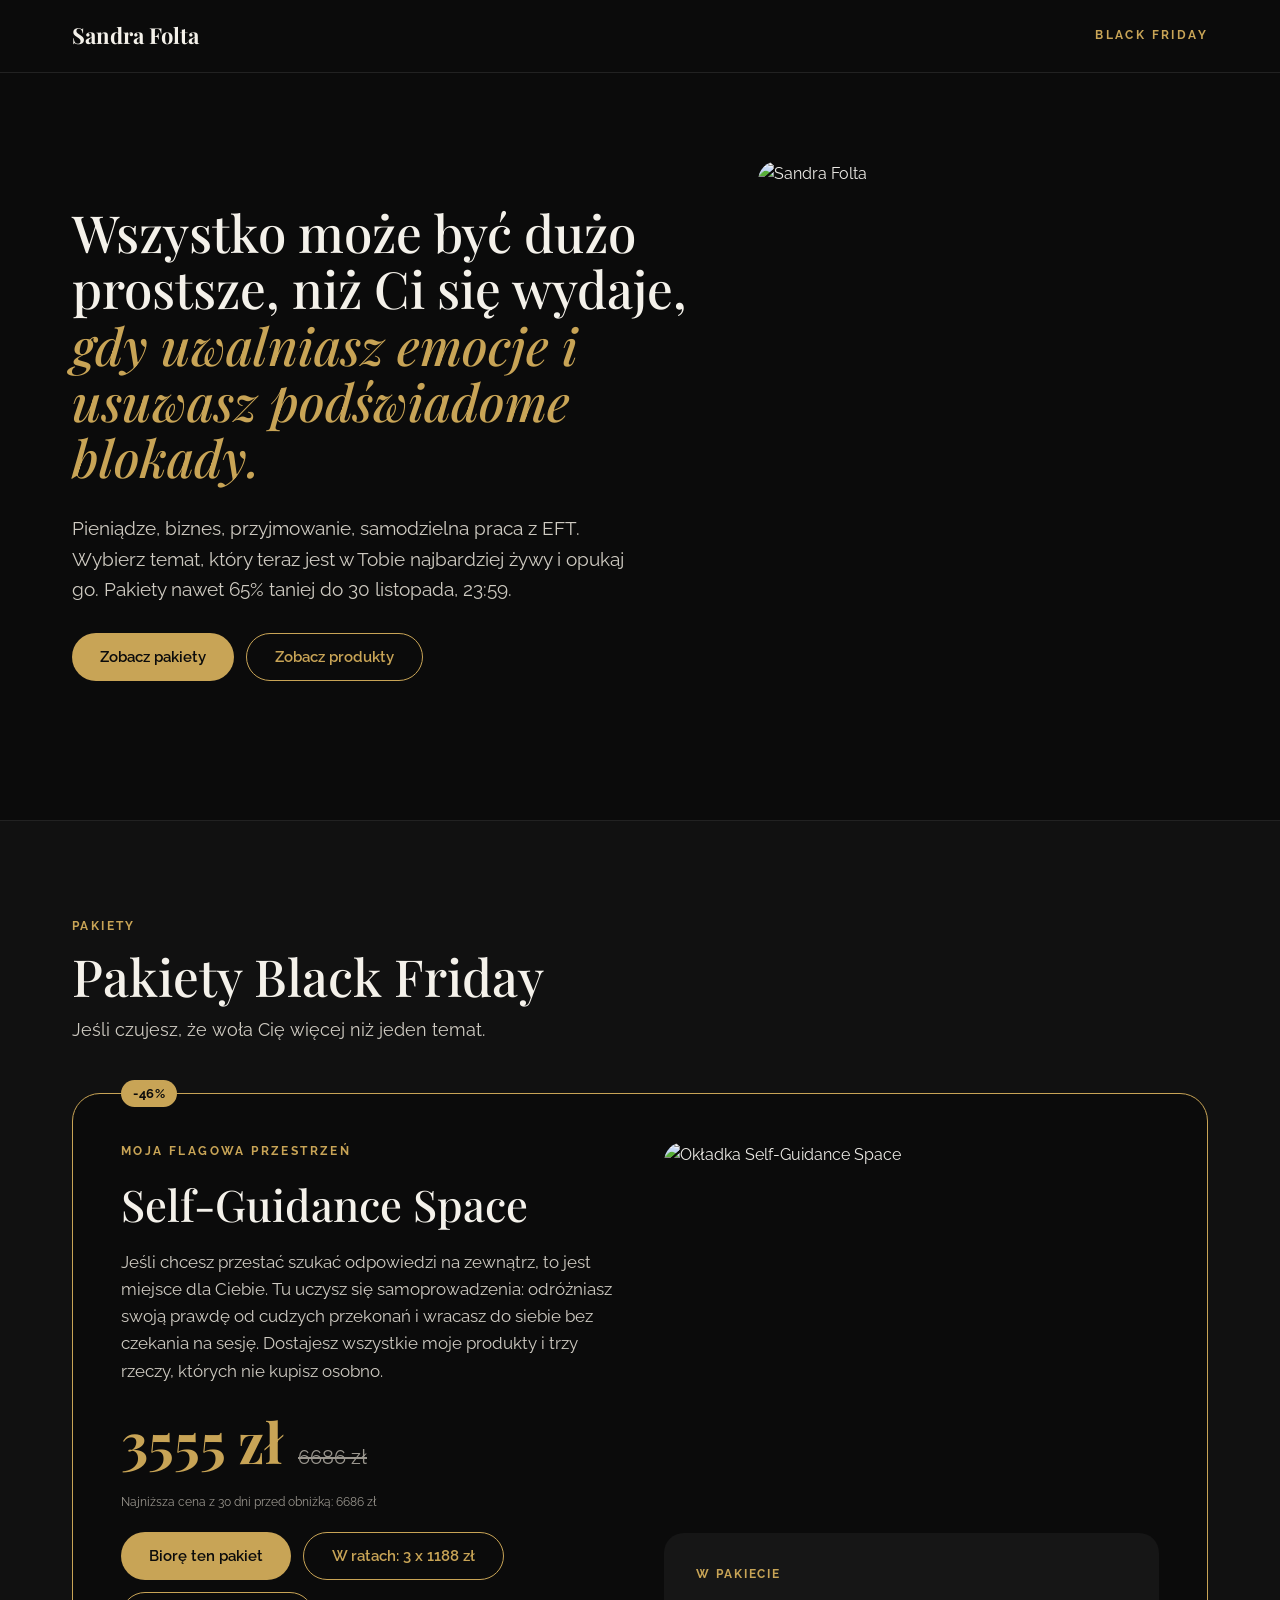
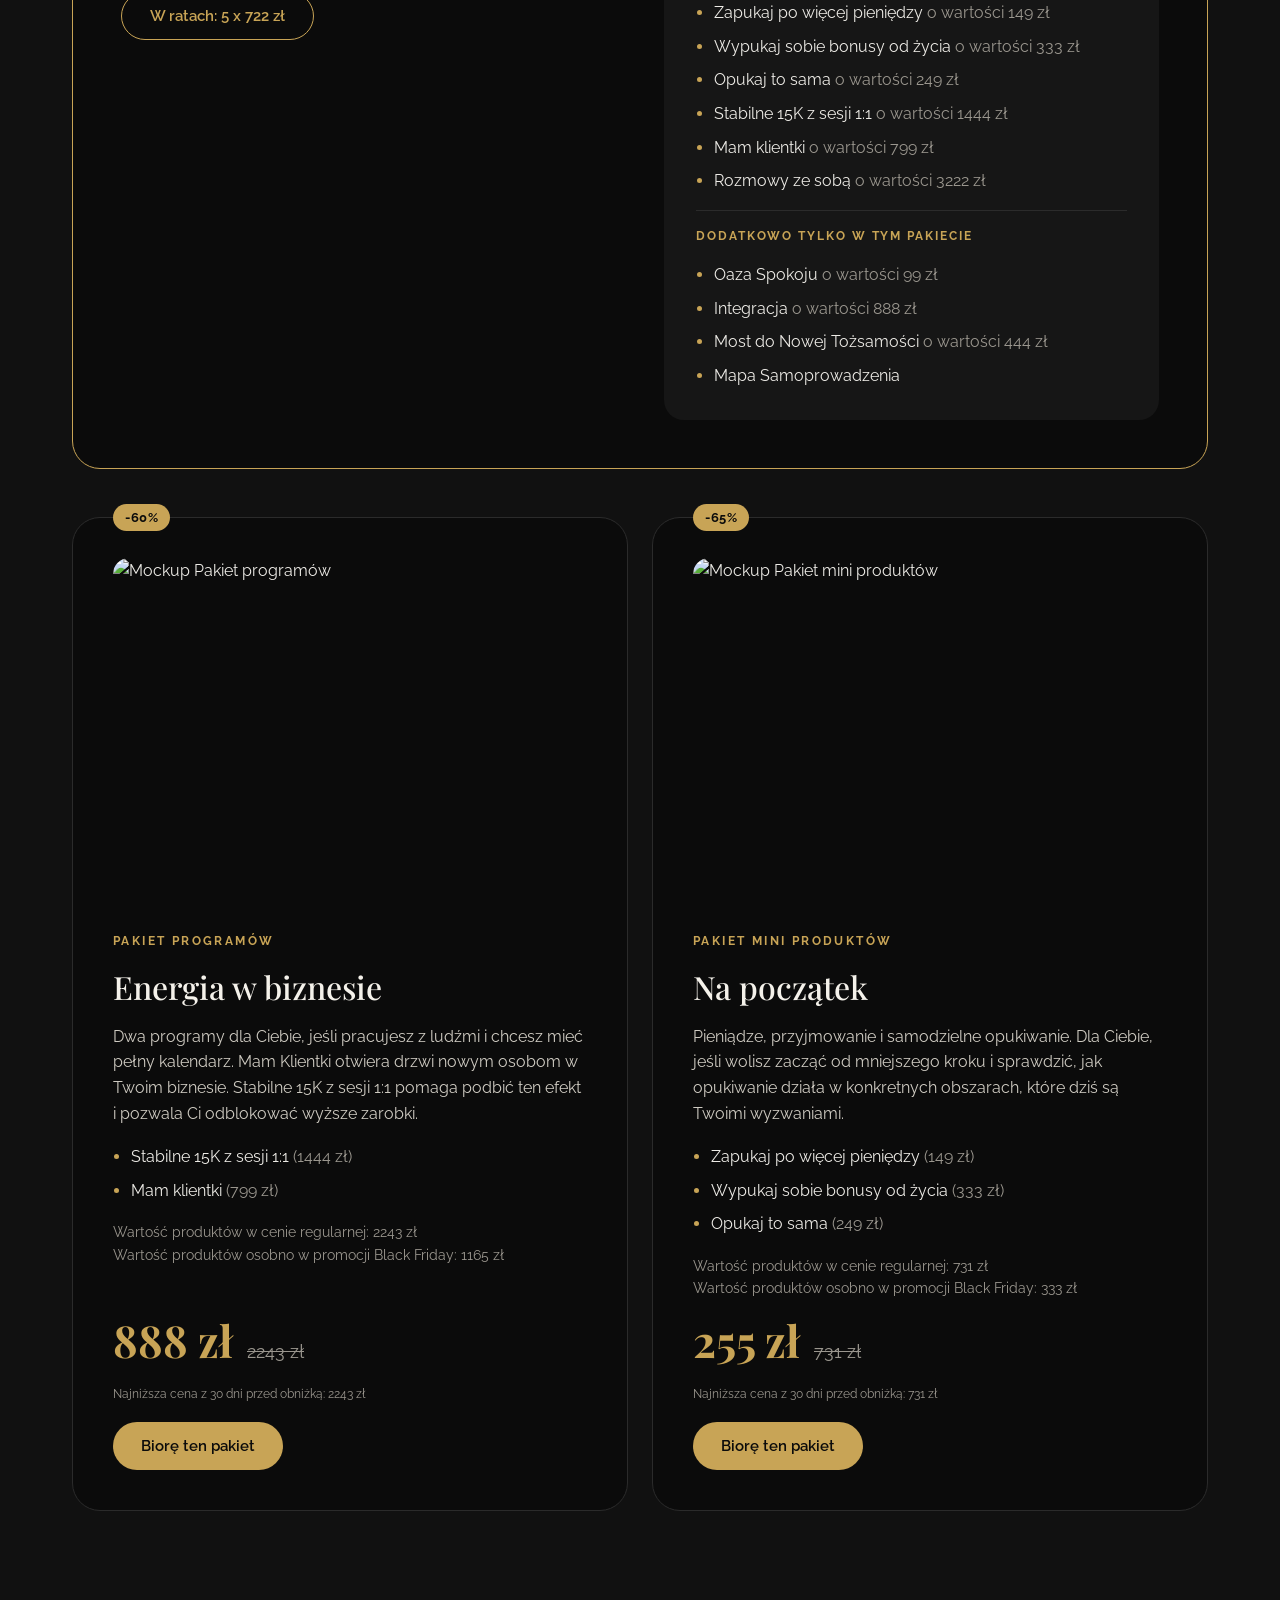
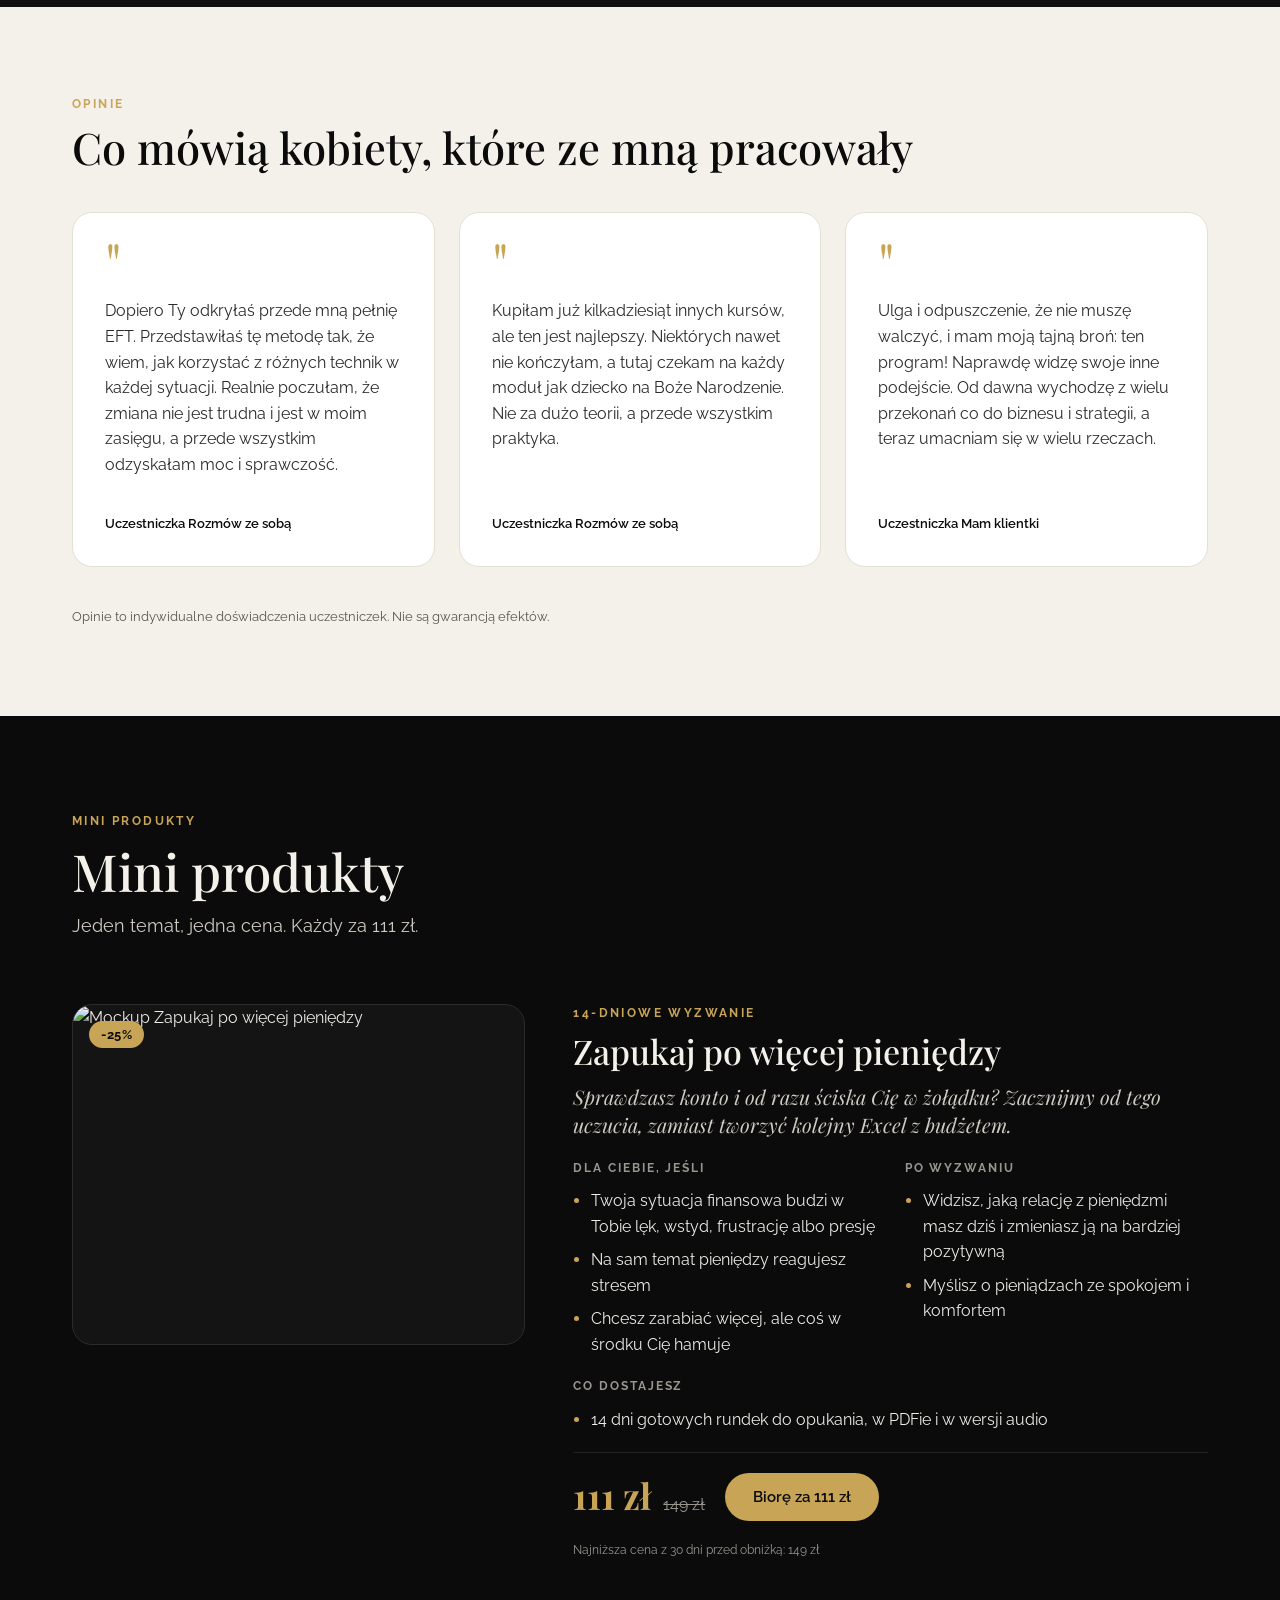
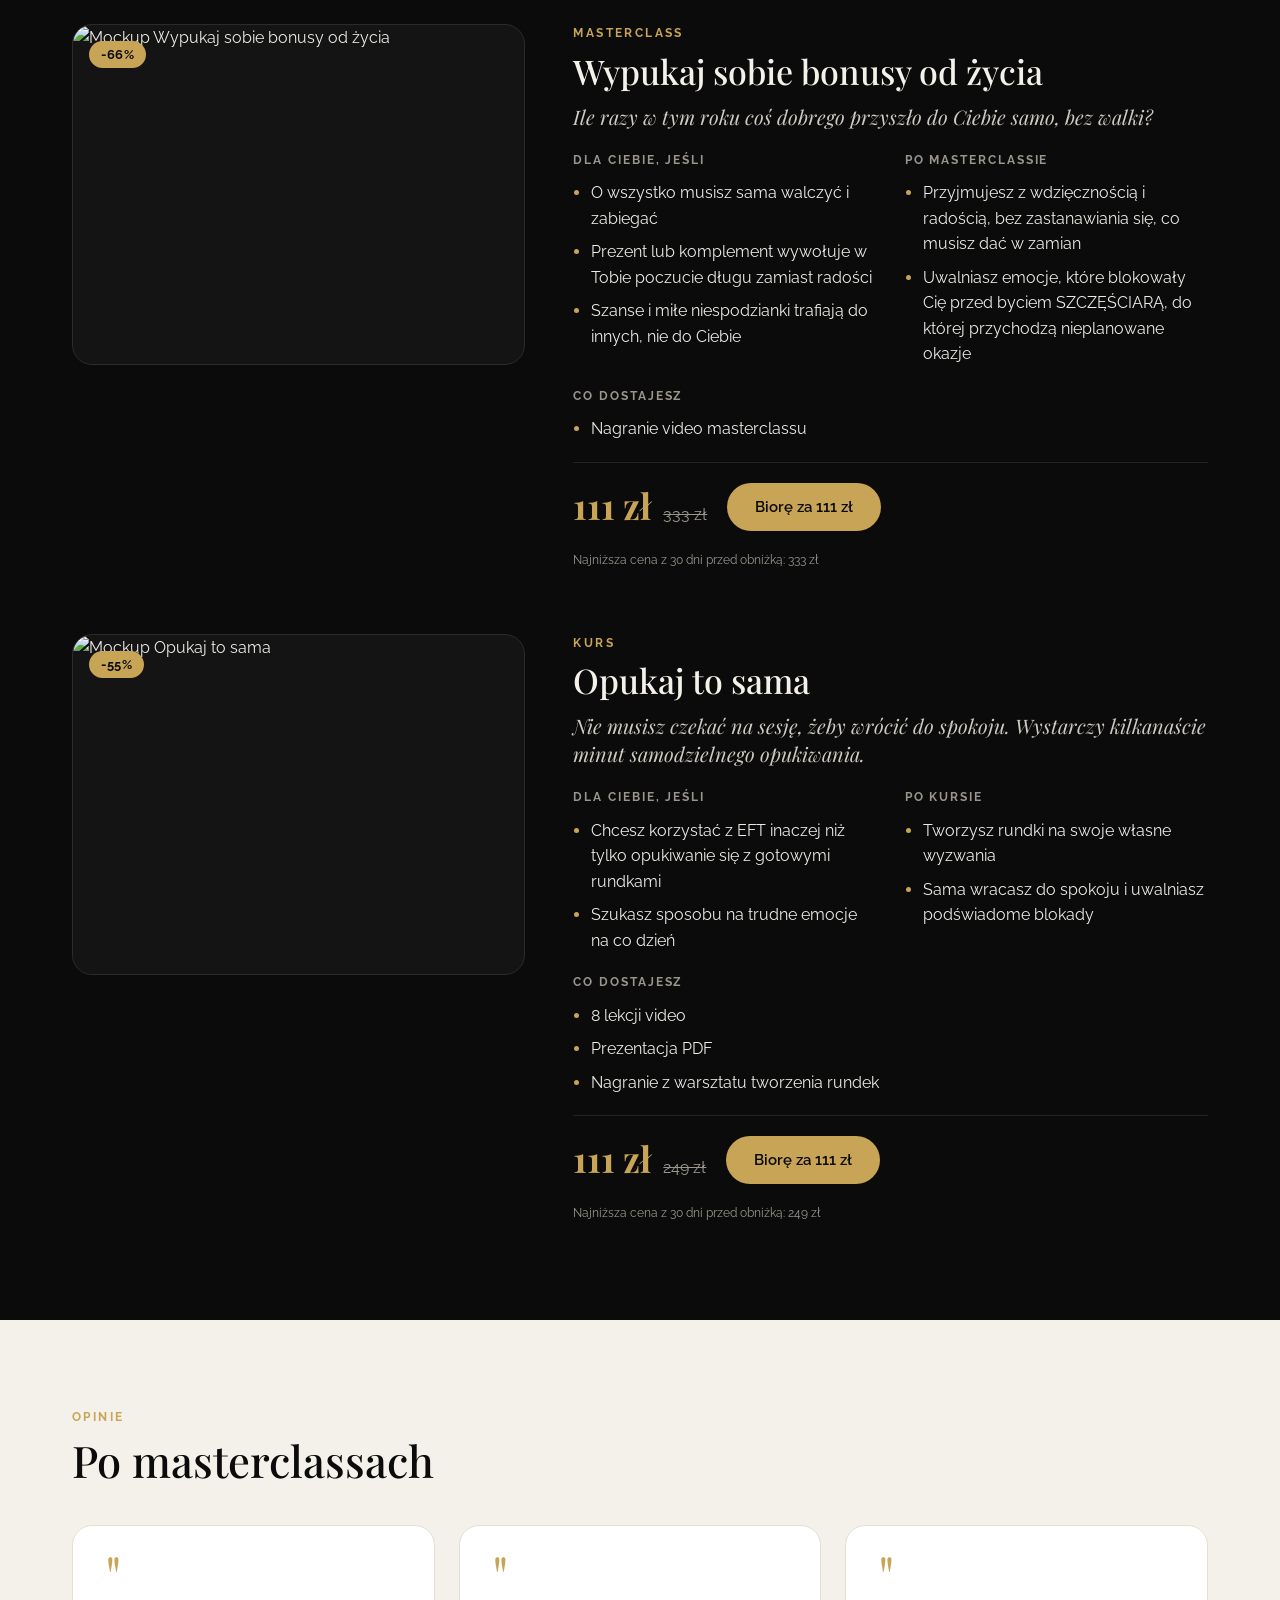
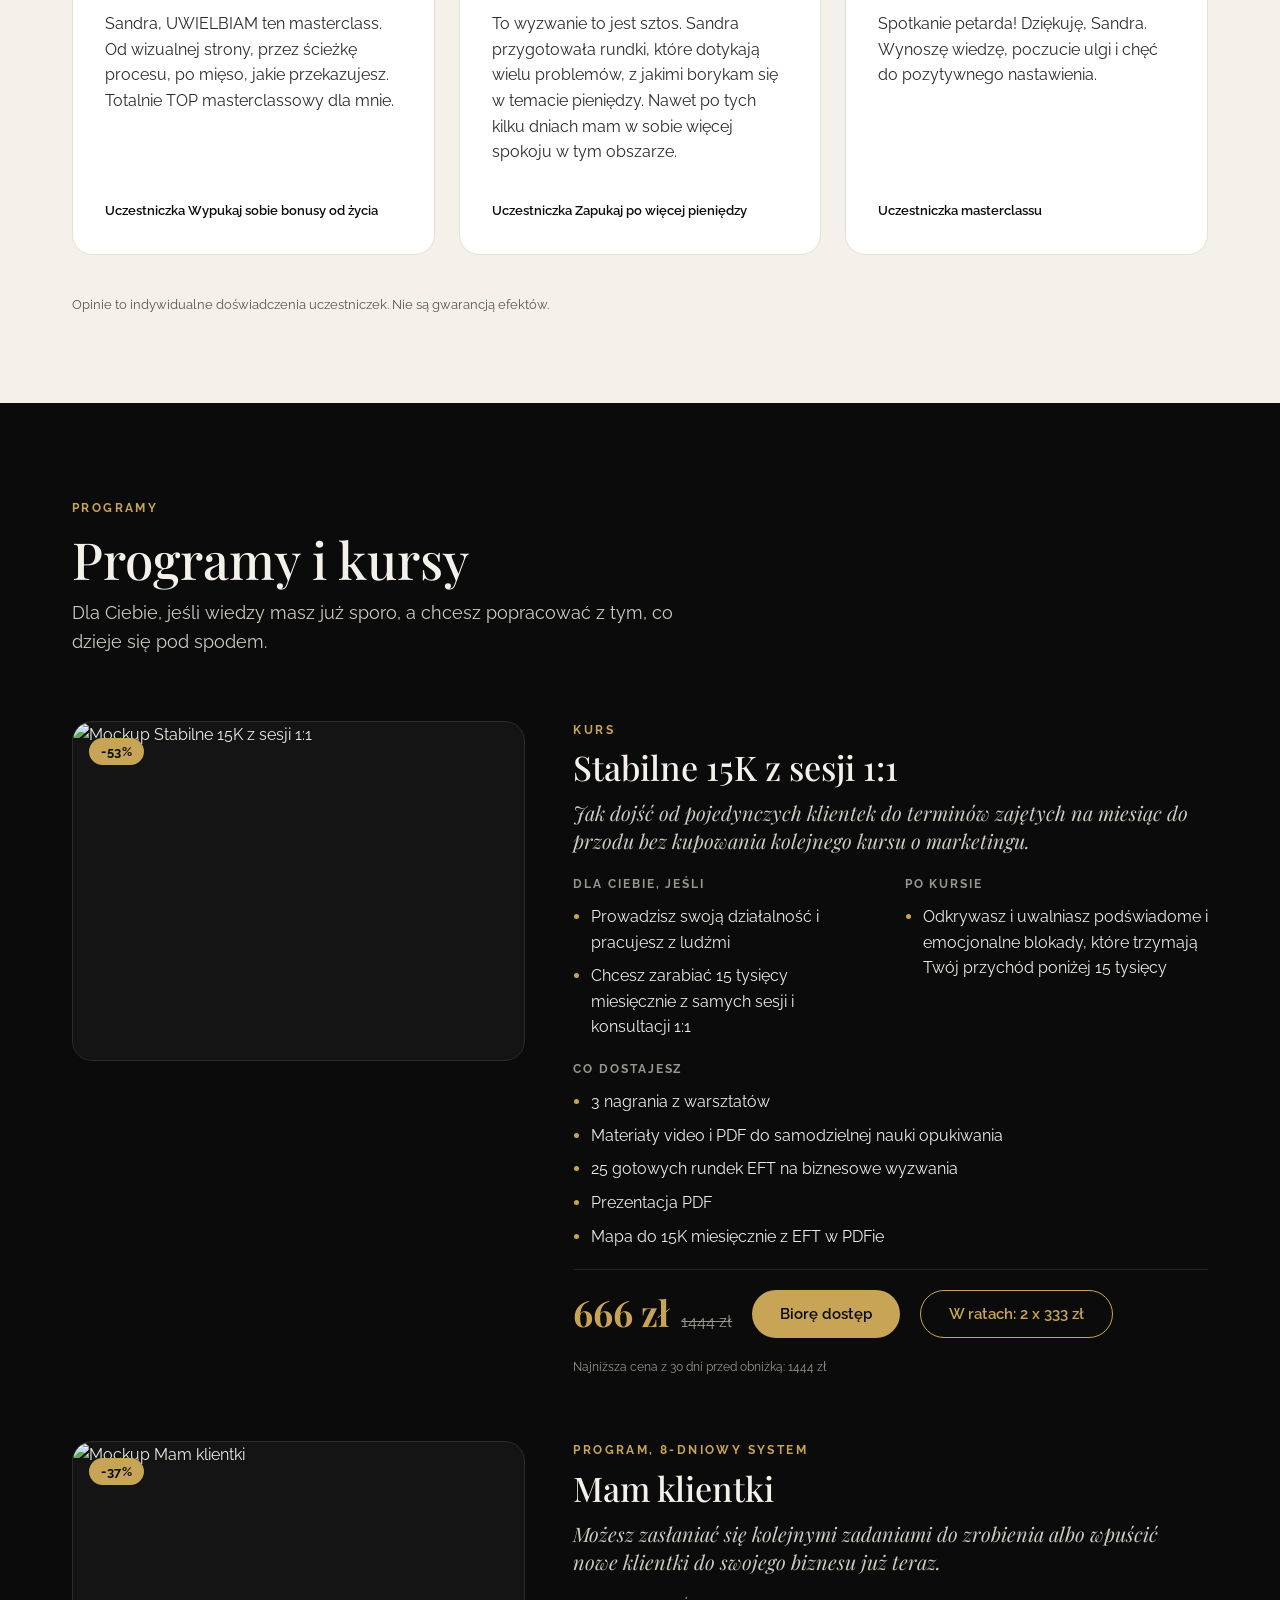
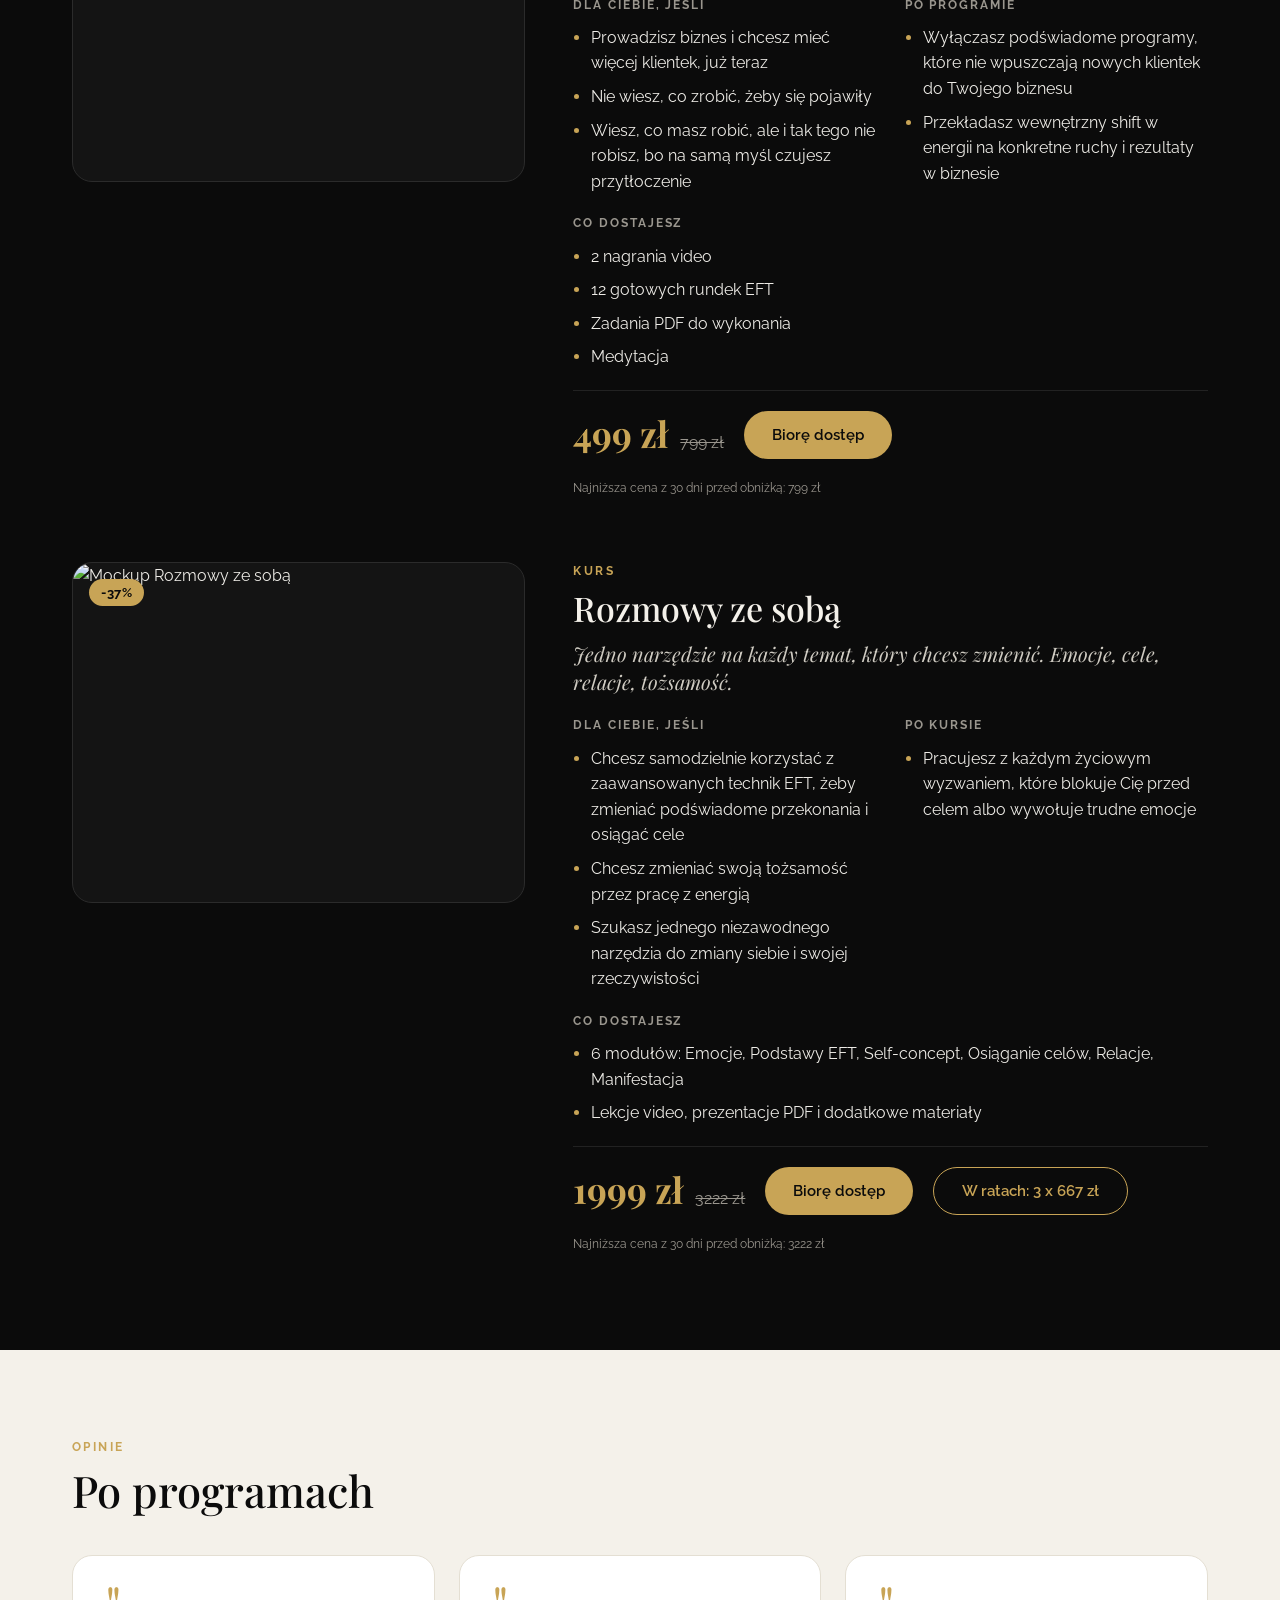
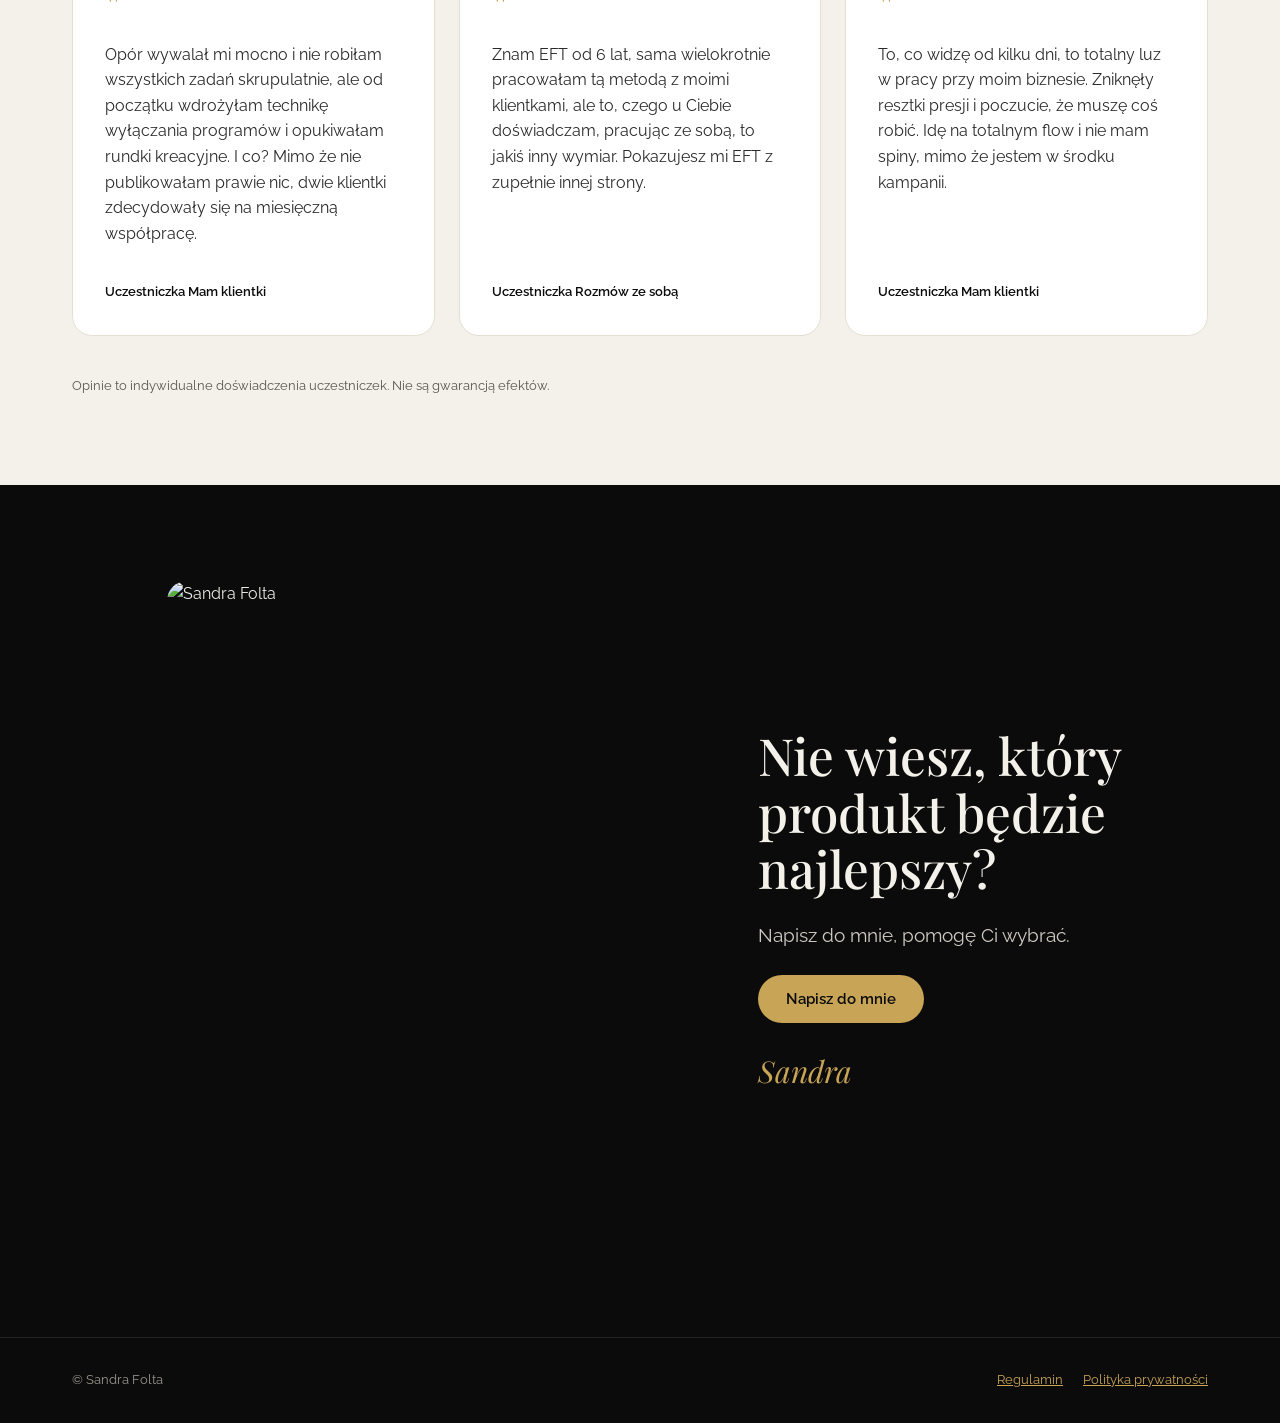
==== public/blackfriday/index.html @ fe93c0d9 "Black Friday: poprawki copy od Sandry cz. 1 Co-Authored-By: Claude Opus 5.5 <noreply@anthropic.com> " ====
<!doctype html>
<html lang="pl">
<head>
<meta charset="utf-8">
<meta name="viewport" content="width=device-width, initial-scale=1">
<meta name="robots" content="noindex, nofollow">
<title>Black Friday • Sandra Folta</title>
<link rel="icon" type="image/png" href="/favicon.png">
<link rel="icon" type="image/x-icon" href="/favicon.ico">
<link rel="apple-touch-icon" href="/apple-touch-icon.png">

<link rel="preconnect" href="https://fonts.googleapis.com">
<link href="https://fonts.googleapis.com/css2?family=Playfair+Display:ital,wght@0,400;0,500;0,700;1,400;1,500&amp;family=Raleway:wght@300;400;500;600;700&amp;display=swap" rel="stylesheet">
<style>
body{margin:0;background:#0B0B0B}
a{color:#C8A456}a:hover{color:#E2C67A}
.wrap{max-width:1200px;margin:0 auto;padding:0 32px;box-sizing:border-box}
.hero{display:grid;grid-template-columns:minmax(0,7fr) minmax(0,5fr);gap:56px;align-items:center}
.g2{display:grid;grid-template-columns:repeat(2,minmax(0,1fr));gap:24px}
.g3{display:grid;grid-template-columns:repeat(3,minmax(0,1fr));gap:24px}
.sgs{display:grid;grid-template-columns:repeat(2,minmax(0,1fr));gap:48px}
.prod{display:grid;grid-template-columns:minmax(0,5fr) minmax(0,7fr);gap:48px;align-items:start}
.cols2{display:grid;grid-template-columns:repeat(2,minmax(0,1fr));gap:28px}
.btn{display:inline-flex;align-items:center;justify-content:center;min-height:48px;padding:0 28px;border-radius:999px;font-weight:600;font-size:15px;text-decoration:none;box-sizing:border-box;font-family:Raleway,system-ui,sans-serif}
.btn-gold{background:#C8A456;color:#0B0B0B}.btn-gold:hover{background:#E2C67A;color:#0B0B0B}
.btn-line{border:1px solid #C8A456;color:#C8A456}.btn-line:hover{background:#1F1A10;color:#E2C67A}
.list{margin:0;padding-left:18px;display:flex;flex-direction:column;gap:8px}
.list li::marker{color:#C8A456}
.stage{position:relative;aspect-ratio:4/3;background:#191919;border:1px solid #2B2B2B;border-radius:20px;overflow:hidden}
.badge{position:absolute;top:16px;left:16px;z-index:5;background:#C8A456;color:#0B0B0B;font:700 13px Raleway,sans-serif;letter-spacing:.04em;padding:6px 12px;border-radius:999px}
.doc{position:absolute;left:12%;top:13%;width:42%;aspect-ratio:3/4;background:#F7F5F0;border-radius:6px;box-shadow:0 24px 48px rgba(0,0,0,.6);transform:rotate(-6deg);padding:9% 6%;box-sizing:border-box;display:flex;flex-direction:column;gap:7px}
.doc-k{font:700 9px Raleway,sans-serif;letter-spacing:.14em;text-transform:uppercase;color:#C8A456}
.doc-t{font:700 17px/1.15 "Playfair Display",serif;color:#0B0B0B}
.bar{height:5px;border-radius:3px;background:#D9D4C8}
.phone{position:absolute;right:12%;bottom:9%;width:23%;aspect-ratio:9/18;background:#0B0B0B;border:3px solid #3A3A3A;border-radius:22px;box-shadow:0 20px 40px rgba(0,0,0,.6);display:flex;flex-direction:column;align-items:center;justify-content:center;gap:12px;padding:10px;box-sizing:border-box;z-index:3}
.play{width:44px;height:44px;border-radius:50%;background:#C8A456;display:flex;align-items:center;justify-content:center}
.wave{display:flex;gap:3px;align-items:center;height:28px}
.wave span{width:3px;background:#C8A456;border-radius:2px;display:block}
.ph-t{font:600 9px Raleway,sans-serif;color:#EDEBE6;text-align:center;letter-spacing:.06em;text-transform:uppercase}
.laptop{position:absolute;left:11%;right:11%;top:13%;z-index:2}
.screen{aspect-ratio:16/10;background:#0B0B0B;border:8px solid #2E2E2E;border-radius:10px;overflow:hidden;position:relative;box-sizing:border-box}
.base{height:10px;background:#3A3A3A;border-radius:0 0 10px 10px;margin:0 -7%}
.shot{position:absolute;inset:0;background:#3C3C3C;display:flex;align-items:flex-end;padding:14px;box-sizing:border-box}
.shot-l{font:500 10px Raleway,sans-serif;color:#CFCBC2}
.scr-t{position:absolute;left:14px;top:14px;right:14px;font:700 18px/1.15 "Playfair Display",serif;color:#F4F1EA}
.scr-play{position:absolute;left:50%;top:50%;transform:translate(-50%,-50%)}
.tablet{position:absolute;right:11%;top:10%;width:46%;aspect-ratio:3/4;background:#0B0B0B;border:6px solid #333;border-radius:18px;padding:12px;box-sizing:border-box;display:flex;flex-direction:column;gap:6px;z-index:3;box-shadow:0 20px 40px rgba(0,0,0,.6)}
.row{display:flex;align-items:center;gap:8px;background:#1F1F1F;border-radius:6px;padding:5px 8px;color:#EDEBE6;font:500 10px Raleway,sans-serif}
.num{color:#C8A456;font-weight:700}
.cal{position:absolute;left:9%;top:16%;width:58%;display:grid;grid-template-columns:repeat(4,minmax(0,1fr));gap:8px}
.day{aspect-ratio:1;background:#F7F5F0;border-radius:8px;display:flex;flex-direction:column;align-items:center;justify-content:center;gap:2px;box-shadow:0 10px 20px rgba(0,0,0,.45)}
.day b{font:700 20px "Playfair Display",serif;color:#0B0B0B}
.day i{font:600 8px Raleway,sans-serif;font-style:normal;letter-spacing:.1em;color:#C8A456;text-transform:uppercase}
.mods{position:absolute;inset:0;padding:12px;display:grid;grid-template-columns:repeat(3,minmax(0,1fr));gap:6px;box-sizing:border-box;align-content:end}
.mod{background:#1F1F1F;border:1px solid #3A3A3A;border-radius:6px;padding:6px;font:600 9px Raleway,sans-serif;color:#EDEBE6}
.mod span{display:block;color:#C8A456;font-weight:700;margin-bottom:2px}
.photo{background:#2A2A2A;border:1px dashed #5A5A5A;border-radius:20px;display:flex;align-items:center;justify-content:center;text-align:center;padding:24px;box-sizing:border-box;color:#BDB8AE;font:500 14px Raleway,sans-serif}
.quote{background:#FFFFFF;border:1px solid #E4DFD3;border-radius:20px;padding:32px;display:flex;flex-direction:column;gap:20px;box-sizing:border-box}
@media (max-width:900px){
.hero,.g2,.g3,.sgs,.prod,.cols2{grid-template-columns:minmax(0,1fr)}
.wrap{padding:0 20px}
}
</style>

</head>
<body>

<div style="width: 100%; background: #0B0B0B; color: #EDEBE6; font-family: Raleway, system-ui, sans-serif; font-size: 16px; line-height: 1.6">

<header style="border-bottom: 1px solid #222">
<div class="wrap" style="display: flex; justify-content: space-between; align-items: center; min-height: 72px; flex-wrap: wrap; gap: 12px">
<div style="font-family: 'Playfair Display', serif; font-size: 22px; font-weight: 700; color: #F4F1EA">Sandra Folta</div>
<div style="font-size: 12px; font-weight: 700; letter-spacing: 0.2em; text-transform: uppercase; color: #C8A456">Black Friday</div>
</div>
</header>

<section style="padding: 88px 0 96px">
<div class="wrap hero">
<div style="display: flex; flex-direction: column; gap: 28px">
<h1 style="margin: 0; font-family: 'Playfair Display', serif; font-weight: 500; font-size: clamp(34px, 4vw, 52px); line-height: 1.1; color: #F4F1EA">Wszystko może być dużo prostsze, niż Ci się wydaje, <em style="color: #C8A456">gdy uwalniasz emocje i usuwasz podświadome blokady.</em></h1>
<p style="margin: 0; font-size: 19px; color: #CFCBC2; max-width: 560px">Pieniądze, biznes, przyjmowanie, samodzielna praca z EFT. Wybierz temat, który teraz jest w Tobie najbardziej żywy i opukaj go. Pakiety nawet 65% taniej do 30 listopada, 23:59.</p>
<div style="display: flex; gap: 12px; flex-wrap: wrap">
<a class="btn btn-gold" href="#pakiety">Zobacz pakiety</a>
<a class="btn btn-line" href="#produkty">Zobacz produkty</a>
</div>
</div>
<img src="/blackfriday/img/photos-hero.jpg" alt="Sandra Folta" style="width: 100%; aspect-ratio: 4/5; object-fit: cover; object-position: 50% 45%; border-radius: 20px; display: block">
</div>
</section>

<section id="pakiety" style="padding: 96px 0; background: #111111; border-top: 1px solid #222">
<div class="wrap" style="display: flex; flex-direction: column; gap: 48px">
<div style="display: flex; flex-direction: column; gap: 12px; max-width: 720px">
<div style="font-size: 12px; font-weight: 700; letter-spacing: 0.2em; text-transform: uppercase; color: #C8A456">Pakiety</div>
<h2 style="margin: 0; font-family: 'Playfair Display', serif; font-weight: 500; font-size: clamp(34px, 4vw, 52px); line-height: 1.1; color: #F4F1EA">Pakiety Black Friday</h2>
<p style="margin: 0; font-size: 18px; color: #CFCBC2; max-width: 640px">Jeśli czujesz, że woła Cię więcej niż jeden temat.</p>
</div>

<article style="position: relative; background: #0B0B0B; border: 1px solid #C8A456; border-radius: 28px; padding: 48px; box-sizing: border-box">
<div class="badge" style="top: -14px; left: 48px">-46%</div>
<div class="sgs">
<div style="display: flex; flex-direction: column; gap: 20px">
<div style="font-size: 12px; font-weight: 700; letter-spacing: 0.2em; text-transform: uppercase; color: #C8A456">Moja flagowa przestrzeń</div>
<h3 style="margin: 0; font-family: 'Playfair Display', serif; font-weight: 500; font-size: clamp(30px, 3.4vw, 44px); line-height: 1.1; color: #F4F1EA">Self-Guidance Space</h3>
<p style="margin: 0; color: #CFCBC2; font-size: 17px">Jeśli chcesz przestać szukać odpowiedzi na zewnątrz, to jest miejsce dla Ciebie. Tu uczysz się samoprowadzenia: odróżniasz swoją prawdę od cudzych przekonań i wracasz do siebie bez czekania na sesję. Dostajesz wszystkie moje produkty i trzy rzeczy, których nie kupisz osobno.</p>
<div style="display: flex; align-items: baseline; gap: 16px; flex-wrap: wrap; margin-top: 8px">
<span style="font-family: 'Playfair Display', serif; font-size: 56px; font-weight: 700; color: #C8A456; line-height: 1">3555 zł</span>
<s style="font-size: 20px; color: #9A968E">6686 zł</s>
</div>
<div style="font-size: 12px; color: #9A968E">Najniższa cena z 30 dni przed obniżką: 6686 zł</div>
<div style="display: flex; gap: 12px; flex-wrap: wrap">
<a class="btn btn-gold" href="https://platforma.sandrafolta.pl/s/bf-self-guidance-space.html">Biorę ten pakiet</a>
<a class="btn btn-line" href="https://platforma.sandrafolta.pl/s/bf-self-guidance-space-3-raty.html">W ratach: 3 x 1188 zł</a>
<a class="btn btn-line" href="https://platforma.sandrafolta.pl/s/bf-self-guidance-space-5-rat.html">W ratach: 5 x 722 zł</a>
</div>
</div>
<div style="display: flex; flex-direction: column; gap: 20px">
<img src="/blackfriday/img/covers-sgs.jpg" alt="Okładka Self-Guidance Space" style="width: 100%; aspect-ratio: 4/3; object-fit: cover; border-radius: 20px; display: block">
<div style="display: flex; flex-direction: column; gap: 16px; background: #161616; border-radius: 20px; padding: 32px; box-sizing: border-box">
<div style="font-size: 12px; font-weight: 700; letter-spacing: 0.16em; text-transform: uppercase; color: #C8A456">W pakiecie</div>
<ul class="list" style="color: #EDEBE6">
<li>Zapukaj po więcej pieniędzy <span style="color: #9A968E">o wartości 149 zł</span></li>
<li>Wypukaj sobie bonusy od życia <span style="color: #9A968E">o wartości 333 zł</span></li>
<li>Opukaj to sama <span style="color: #9A968E">o wartości 249 zł</span></li>
<li>Stabilne 15K z sesji 1:1 <span style="color: #9A968E">o wartości 1444 zł</span></li>
<li>Mam klientki <span style="color: #9A968E">o wartości 799 zł</span></li>
<li>Rozmowy ze sobą <span style="color: #9A968E">o wartości 3222 zł</span></li>
</ul>
<div style="height: 1px; background: #2B2B2B"></div>
<div style="font-size: 12px; font-weight: 700; letter-spacing: 0.16em; text-transform: uppercase; color: #C8A456">Dodatkowo tylko w tym pakiecie</div>
<ul class="list" style="color: #EDEBE6">
<li>Oaza Spokoju <span style="color: #9A968E">o wartości 99 zł</span></li>
<li>Integracja <span style="color: #9A968E">o wartości 888 zł</span></li>
<li>Most do Nowej Tożsamości <span style="color: #9A968E">o wartości 444 zł</span></li>
<li>Mapa Samoprowadzenia</li>
</ul>
</div>
</div>
</div>
</article>

<div class="g2">
<article style="position: relative; background: #0B0B0B; border: 1px solid #2B2B2B; border-radius: 28px; padding: 40px; box-sizing: border-box; display: flex; flex-direction: column; gap: 18px">
<div class="badge" style="top: -14px; left: 40px">-60%</div>
<img src="/blackfriday/img/mock-m-pakiet-programow.jpg" alt="Mockup Pakiet programów" style="width: 100%; aspect-ratio: 4/3; object-fit: cover; border-radius: 16px; display: block">
<div style="font-size: 12px; font-weight: 700; letter-spacing: 0.2em; text-transform: uppercase; color: #C8A456">Pakiet programów</div>
<h3 style="margin: 0; font-family: 'Playfair Display', serif; font-weight: 500; font-size: 32px; line-height: 1.15; color: #F4F1EA">Energia w biznesie</h3>
<p style="margin: 0; color: #CFCBC2">Dwa programy dla Ciebie, jeśli pracujesz z ludźmi i chcesz mieć pełny kalendarz. Mam Klientki otwiera drzwi nowym osobom w Twoim biznesie. Stabilne 15K z sesji 1:1 pomaga podbić ten efekt i pozwala Ci odblokować wyższe zarobki.</p>
<ul class="list" style="color: #EDEBE6">
<li>Stabilne 15K z sesji 1:1 <span style="color: #9A968E">(1444 zł)</span></li>
<li>Mam klientki <span style="color: #9A968E">(799 zł)</span></li>
</ul>
<div style="font-size: 14px; color: #9A968E">Wartość produktów w cenie regularnej: 2243 zł<br>Wartość produktów osobno w promocji Black Friday: 1165 zł</div>
<div style="display: flex; align-items: baseline; gap: 14px; flex-wrap: wrap; margin-top: auto">
<span style="font-family: 'Playfair Display', serif; font-size: 44px; font-weight: 700; color: #C8A456; line-height: 1">888 zł</span>
<s style="font-size: 18px; color: #9A968E">2243 zł</s>
</div>
<div style="font-size: 12px; color: #9A968E">Najniższa cena z 30 dni przed obniżką: 2243 zł</div>
<div style="display: flex; gap: 12px; flex-wrap: wrap">
<a class="btn btn-gold" href="https://platforma.sandrafolta.pl/s/bf-pakiet-programow.html">Biorę ten pakiet</a>
</div>
</article>

<article style="position: relative; background: #0B0B0B; border: 1px solid #2B2B2B; border-radius: 28px; padding: 40px; box-sizing: border-box; display: flex; flex-direction: column; gap: 18px">
<div class="badge" style="top: -14px; left: 40px">-65%</div>
<img src="/blackfriday/img/mock-m-pakiet-mini.jpg" alt="Mockup Pakiet mini produktów" style="width: 100%; aspect-ratio: 4/3; object-fit: cover; border-radius: 16px; display: block">
<div style="font-size: 12px; font-weight: 700; letter-spacing: 0.2em; text-transform: uppercase; color: #C8A456">Pakiet mini produktów</div>
<h3 style="margin: 0; font-family: 'Playfair Display', serif; font-weight: 500; font-size: 32px; line-height: 1.15; color: #F4F1EA">Na początek</h3>
<p style="margin: 0; color: #CFCBC2">Pieniądze, przyjmowanie i samodzielne opukiwanie. Dla Ciebie, jeśli wolisz zacząć od mniejszego kroku i sprawdzić, jak opukiwanie działa w konkretnych obszarach, które dziś są Twoimi wyzwaniami.</p>
<ul class="list" style="color: #EDEBE6">
<li>Zapukaj po więcej pieniędzy <span style="color: #9A968E">(149 zł)</span></li>
<li>Wypukaj sobie bonusy od życia <span style="color: #9A968E">(333 zł)</span></li>
<li>Opukaj to sama <span style="color: #9A968E">(249 zł)</span></li>
</ul>
<div style="font-size: 14px; color: #9A968E">Wartość produktów w cenie regularnej: 731 zł<br>Wartość produktów osobno w promocji Black Friday: 333 zł</div>
<div style="display: flex; align-items: baseline; gap: 14px; flex-wrap: wrap; margin-top: auto">
<span style="font-family: 'Playfair Display', serif; font-size: 44px; font-weight: 700; color: #C8A456; line-height: 1">255 zł</span>
<s style="font-size: 18px; color: #9A968E">731 zł</s>
</div>
<div style="font-size: 12px; color: #9A968E">Najniższa cena z 30 dni przed obniżką: 731 zł</div>
<div style="display: flex; gap: 12px; flex-wrap: wrap">
<a class="btn btn-gold" href="https://platforma.sandrafolta.pl/s/bf-pakiet-mini-produktow.html">Biorę ten pakiet</a>
</div>
</article>
</div>
</div>
</section>

<section style="padding: 88px 0; background: #F4F1EA; color: #0B0B0B">
<div class="wrap" style="display: flex; flex-direction: column; gap: 40px">
<div style="display: flex; flex-direction: column; gap: 10px">
<div style="font-size: 12px; font-weight: 700; letter-spacing: 0.2em; text-transform: uppercase; color: #C8A456">Opinie</div>
<h2 style="margin: 0; font-family: 'Playfair Display', serif; font-weight: 500; font-size: clamp(30px, 3.4vw, 44px); line-height: 1.1">Co mówią kobiety, które ze mną pracowały</h2>
</div>
<div class="g3">
<figure class="quote" style="margin: 0"><div style="font-family: 'Playfair Display', serif; font-size: 56px; line-height: 0.6; color: #C8A456">"</div><blockquote style="margin: 0; font-size: 16px; color: #2A2A2A">Dopiero Ty odkryłaś przede mną pełnię EFT. Przedstawiłaś tę metodę tak, że wiem, jak korzystać z różnych technik w każdej sytuacji. Realnie poczułam, że zmiana nie jest trudna i jest w moim zasięgu, a przede wszystkim odzyskałam moc i sprawczość.</blockquote><figcaption style="margin-top: auto; padding-top: 16px; font-size: min(13px, 3.2vw); font-weight: 600; white-space: nowrap">Uczestniczka Rozmów ze sobą</figcaption></figure>
<figure class="quote" style="margin: 0"><div style="font-family: 'Playfair Display', serif; font-size: 56px; line-height: 0.6; color: #C8A456">"</div><blockquote style="margin: 0; font-size: 16px; color: #2A2A2A">Kupiłam już kilkadziesiąt innych kursów, ale ten jest najlepszy. Niektórych nawet nie kończyłam, a tutaj czekam na każdy moduł jak dziecko na Boże Narodzenie. Nie za dużo teorii, a przede wszystkim praktyka.</blockquote><figcaption style="margin-top: auto; padding-top: 16px; font-size: min(13px, 3.2vw); font-weight: 600; white-space: nowrap">Uczestniczka Rozmów ze sobą</figcaption></figure>
<figure class="quote" style="margin: 0"><div style="font-family: 'Playfair Display', serif; font-size: 56px; line-height: 0.6; color: #C8A456">"</div><blockquote style="margin: 0; font-size: 16px; color: #2A2A2A">Ulga i odpuszczenie, że nie muszę walczyć, i mam moją tajną broń: ten program! Naprawdę widzę swoje inne podejście. Od dawna wychodzę z wielu przekonań co do biznesu i strategii, a teraz umacniam się w wielu rzeczach.</blockquote><figcaption style="margin-top: auto; padding-top: 16px; font-size: min(13px, 3.2vw); font-weight: 600; white-space: nowrap">Uczestniczka Mam klientki</figcaption></figure>
</div>
<p style="margin: 0; font-size: 13px; color: #5A564E">Opinie to indywidualne doświadczenia uczestniczek. Nie są gwarancją efektów.</p>
</div>
</section>

<section id="produkty" style="padding: 96px 0">
<div class="wrap" style="display: flex; flex-direction: column; gap: 64px">
<div style="display: flex; flex-direction: column; gap: 12px">
<div style="font-size: 12px; font-weight: 700; letter-spacing: 0.2em; text-transform: uppercase; color: #C8A456">Mini produkty</div>
<h2 style="margin: 0; font-family: 'Playfair Display', serif; font-weight: 500; font-size: clamp(34px, 4vw, 52px); line-height: 1.1; color: #F4F1EA">Mini produkty</h2>
<p style="margin: 0; font-size: 18px; color: #CFCBC2; max-width: 640px">Jeden temat, jedna cena. Każdy za 111 zł.</p>
</div>

<article class="prod">
<div class="stage" style="background: #141414">
<div class="badge">-25%</div>
<img src="/blackfriday/img/mock-zapukaj.jpg" alt="Mockup Zapukaj po więcej pieniędzy" style="position: absolute; inset: 0; width: 100%; height: 100%; object-fit: cover; display: block">
</div>
<div style="display: flex; flex-direction: column; gap: 20px">
<div style="display: flex; flex-direction: column; gap: 8px">
<div style="font-size: 12px; font-weight: 700; letter-spacing: 0.2em; text-transform: uppercase; color: #C8A456">14-dniowe wyzwanie</div>
<h3 style="margin: 0; font-family: 'Playfair Display', serif; font-weight: 500; font-size: 34px; line-height: 1.15; color: #F4F1EA">Zapukaj po więcej pieniędzy</h3>
<p style="margin: 4px 0 0; font-family: 'Playfair Display', serif; font-style: italic; font-size: 20px; line-height: 1.4; color: #CFCBC2">Sprawdzasz konto i od razu ściska Cię w żołądku? Zacznijmy od tego uczucia, zamiast tworzyć kolejny Excel z budżetem.</p>
</div>
<div class="cols2">
<div style="display: flex; flex-direction: column; gap: 10px"><div style="font-size: 12px; font-weight: 700; letter-spacing: 0.16em; text-transform: uppercase; color: #9A968E">Dla Ciebie, jeśli</div><ul class="list"><li>Twoja sytuacja finansowa budzi w Tobie lęk, wstyd, frustrację albo presję</li><li>Na sam temat pieniędzy reagujesz stresem</li><li>Chcesz zarabiać więcej, ale coś w środku Cię hamuje</li></ul></div>
<div style="display: flex; flex-direction: column; gap: 10px"><div style="font-size: 12px; font-weight: 700; letter-spacing: 0.16em; text-transform: uppercase; color: #9A968E">Po wyzwaniu</div><ul class="list"><li>Widzisz, jaką relację z pieniędzmi masz dziś i zmieniasz ją na bardziej pozytywną</li><li>Myślisz o pieniądzach ze spokojem i komfortem</li></ul></div>
</div>
<div style="display: flex; flex-direction: column; gap: 10px"><div style="font-size: 12px; font-weight: 700; letter-spacing: 0.16em; text-transform: uppercase; color: #9A968E">Co dostajesz</div><ul class="list"><li>14 dni gotowych rundek do opukania, w PDFie i w wersji audio</li></ul></div>
<div style="display: flex; align-items: center; gap: 20px; flex-wrap: wrap; padding-top: 20px; border-top: 1px solid #222">
<div style="display: flex; align-items: baseline; gap: 12px"><span style="font-family: 'Playfair Display', serif; font-size: 36px; font-weight: 700; color: #C8A456; line-height: 1">111 zł</span><s style="color: #9A968E">149 zł</s></div>
<a class="btn btn-gold" href="https://platforma.sandrafolta.pl/s/bf-zapukaj-po-wiecej-pieniedzy.html">Biorę za 111 zł</a>
</div>
<div style="font-size: 12px; color: #9A968E">Najniższa cena z 30 dni przed obniżką: 149 zł</div>
</div>
</article>

<article class="prod">
<div class="stage" style="background: #141414">
<div class="badge">-66%</div>
<img src="/blackfriday/img/mock-wypukaj.jpg" alt="Mockup Wypukaj sobie bonusy od życia" style="position: absolute; inset: 0; width: 100%; height: 100%; object-fit: cover; display: block">
</div>
<div style="display: flex; flex-direction: column; gap: 20px">
<div style="display: flex; flex-direction: column; gap: 8px">
<div style="font-size: 12px; font-weight: 700; letter-spacing: 0.2em; text-transform: uppercase; color: #C8A456">Masterclass</div>
<h3 style="margin: 0; font-family: 'Playfair Display', serif; font-weight: 500; font-size: 34px; line-height: 1.15; color: #F4F1EA">Wypukaj sobie bonusy od życia</h3>
<p style="margin: 4px 0 0; font-family: 'Playfair Display', serif; font-style: italic; font-size: 20px; line-height: 1.4; color: #CFCBC2">Ile razy w tym roku coś dobrego przyszło do Ciebie samo, bez walki?</p>
</div>
<div class="cols2">
<div style="display: flex; flex-direction: column; gap: 10px"><div style="font-size: 12px; font-weight: 700; letter-spacing: 0.16em; text-transform: uppercase; color: #9A968E">Dla Ciebie, jeśli</div><ul class="list"><li>O wszystko musisz sama walczyć i zabiegać</li><li>Prezent lub komplement wywołuje w Tobie poczucie długu zamiast radości</li><li>Szanse i miłe niespodzianki trafiają do innych, nie do Ciebie</li></ul></div>
<div style="display: flex; flex-direction: column; gap: 10px"><div style="font-size: 12px; font-weight: 700; letter-spacing: 0.16em; text-transform: uppercase; color: #9A968E">Po masterclassie</div><ul class="list"><li>Przyjmujesz z wdzięcznością i radością, bez zastanawiania się, co musisz dać w zamian</li><li>Uwalniasz emocje, które blokowały Cię przed byciem SZCZĘŚCIARĄ, do której przychodzą nieplanowane okazje</li></ul></div>
</div>
<div style="display: flex; flex-direction: column; gap: 10px"><div style="font-size: 12px; font-weight: 700; letter-spacing: 0.16em; text-transform: uppercase; color: #9A968E">Co dostajesz</div><ul class="list"><li>Nagranie video masterclassu</li></ul></div>
<div style="display: flex; align-items: center; gap: 20px; flex-wrap: wrap; padding-top: 20px; border-top: 1px solid #222">
<div style="display: flex; align-items: baseline; gap: 12px"><span style="font-family: 'Playfair Display', serif; font-size: 36px; font-weight: 700; color: #C8A456; line-height: 1">111 zł</span><s style="color: #9A968E">333 zł</s></div>
<a class="btn btn-gold" href="https://platforma.sandrafolta.pl/s/bf-wypukaj-sobie-bonusy-od-zycia.html">Biorę za 111 zł</a>
</div>
<div style="font-size: 12px; color: #9A968E">Najniższa cena z 30 dni przed obniżką: 333 zł</div>
</div>
</article>

<article class="prod">
<div class="stage" style="background: #141414">
<div class="badge">-55%</div>
<img src="/blackfriday/img/mock-opukaj.jpg" alt="Mockup Opukaj to sama" style="position: absolute; inset: 0; width: 100%; height: 100%; object-fit: cover; display: block">
</div>
<div style="display: flex; flex-direction: column; gap: 20px">
<div style="display: flex; flex-direction: column; gap: 8px">
<div style="font-size: 12px; font-weight: 700; letter-spacing: 0.2em; text-transform: uppercase; color: #C8A456">Kurs</div>
<h3 style="margin: 0; font-family: 'Playfair Display', serif; font-weight: 500; font-size: 34px; line-height: 1.15; color: #F4F1EA">Opukaj to sama</h3>
<p style="margin: 4px 0 0; font-family: 'Playfair Display', serif; font-style: italic; font-size: 20px; line-height: 1.4; color: #CFCBC2">Nie musisz czekać na sesję, żeby wrócić do spokoju. Wystarczy kilkanaście minut samodzielnego opukiwania.</p>
</div>
<div class="cols2">
<div style="display: flex; flex-direction: column; gap: 10px"><div style="font-size: 12px; font-weight: 700; letter-spacing: 0.16em; text-transform: uppercase; color: #9A968E">Dla Ciebie, jeśli</div><ul class="list"><li>Chcesz korzystać z EFT inaczej niż tylko opukiwanie się z gotowymi rundkami</li><li>Szukasz sposobu na trudne emocje na co dzień</li></ul></div>
<div style="display: flex; flex-direction: column; gap: 10px"><div style="font-size: 12px; font-weight: 700; letter-spacing: 0.16em; text-transform: uppercase; color: #9A968E">Po kursie</div><ul class="list"><li>Tworzysz rundki na swoje własne wyzwania</li><li>Sama wracasz do spokoju i uwalniasz podświadome blokady</li></ul></div>
</div>
<div style="display: flex; flex-direction: column; gap: 10px"><div style="font-size: 12px; font-weight: 700; letter-spacing: 0.16em; text-transform: uppercase; color: #9A968E">Co dostajesz</div><ul class="list"><li>8 lekcji video</li><li>Prezentacja PDF</li><li>Nagranie z warsztatu tworzenia rundek</li></ul></div>
<div style="display: flex; align-items: center; gap: 20px; flex-wrap: wrap; padding-top: 20px; border-top: 1px solid #222">
<div style="display: flex; align-items: baseline; gap: 12px"><span style="font-family: 'Playfair Display', serif; font-size: 36px; font-weight: 700; color: #C8A456; line-height: 1">111 zł</span><s style="color: #9A968E">249 zł</s></div>
<a class="btn btn-gold" href="https://platforma.sandrafolta.pl/s/bf-opukaj-to-sama.html">Biorę za 111 zł</a>
</div>
<div style="font-size: 12px; color: #9A968E">Najniższa cena z 30 dni przed obniżką: 249 zł</div>
</div>
</article>
</div>
</section>

<section style="padding: 88px 0; background: #F4F1EA; color: #0B0B0B">
<div class="wrap" style="display: flex; flex-direction: column; gap: 40px">
<div style="display: flex; flex-direction: column; gap: 10px">
<div style="font-size: 12px; font-weight: 700; letter-spacing: 0.2em; text-transform: uppercase; color: #C8A456">Opinie</div>
<h2 style="margin: 0; font-family: 'Playfair Display', serif; font-weight: 500; font-size: clamp(30px, 3.4vw, 44px); line-height: 1.1">Po masterclassach</h2>
</div>
<div class="g3">
<figure class="quote" style="margin: 0"><div style="font-family: 'Playfair Display', serif; font-size: 56px; line-height: 0.6; color: #C8A456">"</div><blockquote style="margin: 0; font-size: 16px; color: #2A2A2A">Sandra, UWIELBIAM ten masterclass. Od wizualnej strony, przez ścieżkę procesu, po mięso, jakie przekazujesz. Totalnie TOP masterclassowy dla mnie.</blockquote><figcaption style="margin-top: auto; padding-top: 16px; font-size: min(13px, 3.2vw); font-weight: 600; white-space: nowrap">Uczestniczka Wypukaj sobie bonusy od życia</figcaption></figure>
<figure class="quote" style="margin: 0"><div style="font-family: 'Playfair Display', serif; font-size: 56px; line-height: 0.6; color: #C8A456">"</div><blockquote style="margin: 0; font-size: 16px; color: #2A2A2A">To wyzwanie to jest sztos. Sandra przygotowała rundki, które dotykają wielu problemów, z jakimi borykam się w temacie pieniędzy. Nawet po tych kilku dniach mam w sobie więcej spokoju w tym obszarze.</blockquote><figcaption style="margin-top: auto; padding-top: 16px; font-size: min(13px, 3.2vw); font-weight: 600; white-space: nowrap">Uczestniczka Zapukaj po więcej pieniędzy</figcaption></figure>
<figure class="quote" style="margin: 0"><div style="font-family: 'Playfair Display', serif; font-size: 56px; line-height: 0.6; color: #C8A456">"</div><blockquote style="margin: 0; font-size: 16px; color: #2A2A2A">Spotkanie petarda! Dziękuję, Sandra. Wynoszę wiedzę, poczucie ulgi i chęć do pozytywnego nastawienia.</blockquote><figcaption style="margin-top: auto; padding-top: 16px; font-size: min(13px, 3.2vw); font-weight: 600; white-space: nowrap">Uczestniczka masterclassu</figcaption></figure>
</div>
<p style="margin: 0; font-size: 13px; color: #5A564E">Opinie to indywidualne doświadczenia uczestniczek. Nie są gwarancją efektów.</p>
</div>
</section>

<section style="padding: 96px 0">
<div class="wrap" style="display: flex; flex-direction: column; gap: 64px">
<div style="display: flex; flex-direction: column; gap: 12px">
<div style="font-size: 12px; font-weight: 700; letter-spacing: 0.2em; text-transform: uppercase; color: #C8A456">Programy</div>
<h2 style="margin: 0; font-family: 'Playfair Display', serif; font-weight: 500; font-size: clamp(34px, 4vw, 52px); line-height: 1.1; color: #F4F1EA">Programy i kursy</h2>
<p style="margin: 0; font-size: 18px; color: #CFCBC2; max-width: 640px">Dla Ciebie, jeśli wiedzy masz już sporo, a chcesz popracować z tym, co dzieje się pod spodem.</p>
</div>

<article class="prod">
<div class="stage" style="background: #141414">
<div class="badge">-53%</div>
<img src="/blackfriday/img/mock-stabilne.jpg" alt="Mockup Stabilne 15K z sesji 1:1" style="position: absolute; inset: 0; width: 100%; height: 100%; object-fit: cover; display: block">
</div>
<div style="display: flex; flex-direction: column; gap: 20px">
<div style="display: flex; flex-direction: column; gap: 8px">
<div style="font-size: 12px; font-weight: 700; letter-spacing: 0.2em; text-transform: uppercase; color: #C8A456">Kurs</div>
<h3 style="margin: 0; font-family: 'Playfair Display', serif; font-weight: 500; font-size: 34px; line-height: 1.15; color: #F4F1EA">Stabilne 15K z sesji 1:1</h3>
<p style="margin: 4px 0 0; font-family: 'Playfair Display', serif; font-style: italic; font-size: 20px; line-height: 1.4; color: #CFCBC2">Jak dojść od pojedynczych klientek do terminów zajętych na miesiąc do przodu bez kupowania kolejnego kursu o marketingu.</p>
</div>
<div class="cols2">
<div style="display: flex; flex-direction: column; gap: 10px"><div style="font-size: 12px; font-weight: 700; letter-spacing: 0.16em; text-transform: uppercase; color: #9A968E">Dla Ciebie, jeśli</div><ul class="list"><li>Prowadzisz swoją działalność i pracujesz z ludźmi</li><li>Chcesz zarabiać 15 tysięcy miesięcznie z samych sesji i konsultacji 1:1</li></ul></div>
<div style="display: flex; flex-direction: column; gap: 10px"><div style="font-size: 12px; font-weight: 700; letter-spacing: 0.16em; text-transform: uppercase; color: #9A968E">Po kursie</div><ul class="list"><li>Odkrywasz i uwalniasz podświadome i emocjonalne blokady, które trzymają Twój przychód poniżej 15 tysięcy</li></ul></div>
</div>
<div style="display: flex; flex-direction: column; gap: 10px"><div style="font-size: 12px; font-weight: 700; letter-spacing: 0.16em; text-transform: uppercase; color: #9A968E">Co dostajesz</div><ul class="list"><li>3 nagrania z warsztatów</li><li>Materiały video i PDF do samodzielnej nauki opukiwania</li><li>25 gotowych rundek EFT na biznesowe wyzwania</li><li>Prezentacja PDF</li><li>Mapa do 15K miesięcznie z EFT w PDFie</li></ul></div>
<div style="display: flex; align-items: center; gap: 20px; flex-wrap: wrap; padding-top: 20px; border-top: 1px solid #222">
<div style="display: flex; align-items: baseline; gap: 12px"><span style="font-family: 'Playfair Display', serif; font-size: 36px; font-weight: 700; color: #C8A456; line-height: 1">666 zł</span><s style="color: #9A968E">1444 zł</s></div>
<a class="btn btn-gold" href="https://platforma.sandrafolta.pl/s/bf-stabilne-15k.html">Biorę dostęp</a>
<a class="btn btn-line" href="https://platforma.sandrafolta.pl/s/bf-stabilne-15k-raty.html">W ratach: 2 x 333 zł</a>
</div>
<div style="font-size: 12px; color: #9A968E">Najniższa cena z 30 dni przed obniżką: 1444 zł</div>
</div>
</article>

<article class="prod">
<div class="stage" style="background: #141414">
<div class="badge">-37%</div>
<img src="/blackfriday/img/mock-mam-klientki.jpg" alt="Mockup Mam klientki" style="position: absolute; inset: 0; width: 100%; height: 100%; object-fit: cover; display: block">
</div>
<div style="display: flex; flex-direction: column; gap: 20px">
<div style="display: flex; flex-direction: column; gap: 8px">
<div style="font-size: 12px; font-weight: 700; letter-spacing: 0.2em; text-transform: uppercase; color: #C8A456">Program, 8-dniowy system</div>
<h3 style="margin: 0; font-family: 'Playfair Display', serif; font-weight: 500; font-size: 34px; line-height: 1.15; color: #F4F1EA">Mam klientki</h3>
<p style="margin: 4px 0 0; font-family: 'Playfair Display', serif; font-style: italic; font-size: 20px; line-height: 1.4; color: #CFCBC2">Możesz zasłaniać się kolejnymi zadaniami do zrobienia albo wpuścić nowe klientki do swojego biznesu już teraz.</p>
</div>
<div class="cols2">
<div style="display: flex; flex-direction: column; gap: 10px"><div style="font-size: 12px; font-weight: 700; letter-spacing: 0.16em; text-transform: uppercase; color: #9A968E">Dla Ciebie, jeśli</div><ul class="list"><li>Prowadzisz biznes i chcesz mieć więcej klientek, już teraz</li><li>Nie wiesz, co zrobić, żeby się pojawiły</li><li>Wiesz, co masz robić, ale i tak tego nie robisz, bo na samą myśl czujesz przytłoczenie</li></ul></div>
<div style="display: flex; flex-direction: column; gap: 10px"><div style="font-size: 12px; font-weight: 700; letter-spacing: 0.16em; text-transform: uppercase; color: #9A968E">Po programie</div><ul class="list"><li>Wyłączasz podświadome programy, które nie wpuszczają nowych klientek do Twojego biznesu</li><li>Przekładasz wewnętrzny shift w energii na konkretne ruchy i rezultaty w biznesie</li></ul></div>
</div>
<div style="display: flex; flex-direction: column; gap: 10px"><div style="font-size: 12px; font-weight: 700; letter-spacing: 0.16em; text-transform: uppercase; color: #9A968E">Co dostajesz</div><ul class="list"><li>2 nagrania video</li><li>12 gotowych rundek EFT</li><li>Zadania PDF do wykonania</li><li>Medytacja</li></ul></div>
<div style="display: flex; align-items: center; gap: 20px; flex-wrap: wrap; padding-top: 20px; border-top: 1px solid #222">
<div style="display: flex; align-items: baseline; gap: 12px"><span style="font-family: 'Playfair Display', serif; font-size: 36px; font-weight: 700; color: #C8A456; line-height: 1">499 zł</span><s style="color: #9A968E">799 zł</s></div>
<a class="btn btn-gold" href="https://platforma.sandrafolta.pl/s/bf-mam-klientki.html">Biorę dostęp</a>
</div>
<div style="font-size: 12px; color: #9A968E">Najniższa cena z 30 dni przed obniżką: 799 zł</div>
</div>
</article>

<article class="prod">
<div class="stage" style="background: #141414">
<div class="badge">-37%</div>
<img src="/blackfriday/img/mock-rozmowy.jpg" alt="Mockup Rozmowy ze sobą" style="position: absolute; inset: 0; width: 100%; height: 100%; object-fit: cover; display: block">
</div>
<div style="display: flex; flex-direction: column; gap: 20px">
<div style="display: flex; flex-direction: column; gap: 8px">
<div style="font-size: 12px; font-weight: 700; letter-spacing: 0.2em; text-transform: uppercase; color: #C8A456">Kurs</div>
<h3 style="margin: 0; font-family: 'Playfair Display', serif; font-weight: 500; font-size: 34px; line-height: 1.15; color: #F4F1EA">Rozmowy ze sobą</h3>
<p style="margin: 4px 0 0; font-family: 'Playfair Display', serif; font-style: italic; font-size: 20px; line-height: 1.4; color: #CFCBC2">Jedno narzędzie na każdy temat, który chcesz zmienić. Emocje, cele, relacje, tożsamość.</p>
</div>
<div class="cols2">
<div style="display: flex; flex-direction: column; gap: 10px"><div style="font-size: 12px; font-weight: 700; letter-spacing: 0.16em; text-transform: uppercase; color: #9A968E">Dla Ciebie, jeśli</div><ul class="list"><li>Chcesz samodzielnie korzystać z zaawansowanych technik EFT, żeby zmieniać podświadome przekonania i osiągać cele</li><li>Chcesz zmieniać swoją tożsamość przez pracę z energią</li><li>Szukasz jednego niezawodnego narzędzia do zmiany siebie i swojej rzeczywistości</li></ul></div>
<div style="display: flex; flex-direction: column; gap: 10px"><div style="font-size: 12px; font-weight: 700; letter-spacing: 0.16em; text-transform: uppercase; color: #9A968E">Po kursie</div><ul class="list"><li>Pracujesz z każdym życiowym wyzwaniem, które blokuje Cię przed celem albo wywołuje trudne emocje</li></ul></div>
</div>
<div style="display: flex; flex-direction: column; gap: 10px"><div style="font-size: 12px; font-weight: 700; letter-spacing: 0.16em; text-transform: uppercase; color: #9A968E">Co dostajesz</div><ul class="list"><li>6 modułów: Emocje, Podstawy EFT, Self-concept, Osiąganie celów, Relacje, Manifestacja</li><li>Lekcje video, prezentacje PDF i dodatkowe materiały</li></ul></div>
<div style="display: flex; align-items: center; gap: 20px; flex-wrap: wrap; padding-top: 20px; border-top: 1px solid #222">
<div style="display: flex; align-items: baseline; gap: 12px"><span style="font-family: 'Playfair Display', serif; font-size: 36px; font-weight: 700; color: #C8A456; line-height: 1">1999 zł</span><s style="color: #9A968E">3222 zł</s></div>
<a class="btn btn-gold" href="https://platforma.sandrafolta.pl/s/bf-rozmowy-ze-soba.html">Biorę dostęp</a>
<a class="btn btn-line" href="https://platforma.sandrafolta.pl/s/bf-rozmowy-ze-soba-raty.html">W ratach: 3 x 667 zł</a>
</div>
<div style="font-size: 12px; color: #9A968E">Najniższa cena z 30 dni przed obniżką: 3222 zł</div>
</div>
</article>
</div>
</section>

<section style="padding: 88px 0; background: #F4F1EA; color: #0B0B0B">
<div class="wrap" style="display: flex; flex-direction: column; gap: 40px">
<div style="display: flex; flex-direction: column; gap: 10px">
<div style="font-size: 12px; font-weight: 700; letter-spacing: 0.2em; text-transform: uppercase; color: #C8A456">Opinie</div>
<h2 style="margin: 0; font-family: 'Playfair Display', serif; font-weight: 500; font-size: clamp(30px, 3.4vw, 44px); line-height: 1.1">Po programach</h2>
</div>
<div class="g3">
<figure class="quote" style="margin: 0"><div style="font-family: 'Playfair Display', serif; font-size: 56px; line-height: 0.6; color: #C8A456">"</div><blockquote style="margin: 0; font-size: 16px; color: #2A2A2A">Opór wywalał mi mocno i nie robiłam wszystkich zadań skrupulatnie, ale od początku wdrożyłam technikę wyłączania programów i opukiwałam rundki kreacyjne. I co? Mimo że nie publikowałam prawie nic, dwie klientki zdecydowały się na miesięczną współpracę.</blockquote><figcaption style="margin-top: auto; padding-top: 16px; font-size: min(13px, 3.2vw); font-weight: 600; white-space: nowrap">Uczestniczka Mam klientki</figcaption></figure>
<figure class="quote" style="margin: 0"><div style="font-family: 'Playfair Display', serif; font-size: 56px; line-height: 0.6; color: #C8A456">"</div><blockquote style="margin: 0; font-size: 16px; color: #2A2A2A">Znam EFT od 6 lat, sama wielokrotnie pracowałam tą metodą z moimi klientkami, ale to, czego u Ciebie doświadczam, pracując ze sobą, to jakiś inny wymiar. Pokazujesz mi EFT z zupełnie innej strony.</blockquote><figcaption style="margin-top: auto; padding-top: 16px; font-size: min(13px, 3.2vw); font-weight: 600; white-space: nowrap">Uczestniczka Rozmów ze sobą</figcaption></figure>
<figure class="quote" style="margin: 0"><div style="font-family: 'Playfair Display', serif; font-size: 56px; line-height: 0.6; color: #C8A456">"</div><blockquote style="margin: 0; font-size: 16px; color: #2A2A2A">To, co widzę od kilku dni, to totalny luz w pracy przy moim biznesie. Zniknęły resztki presji i poczucie, że muszę coś robić. Idę na totalnym flow i nie mam spiny, mimo że jestem w środku kampanii.</blockquote><figcaption style="margin-top: auto; padding-top: 16px; font-size: min(13px, 3.2vw); font-weight: 600; white-space: nowrap">Uczestniczka Mam klientki</figcaption></figure>
</div>
<p style="margin: 0; font-size: 13px; color: #5A564E">Opinie to indywidualne doświadczenia uczestniczek. Nie są gwarancją efektów.</p>
</div>
</section>

<section style="padding: 96px 0">
<div class="wrap hero">
<img src="/blackfriday/img/photos-end.jpg" alt="Sandra Folta" style="width: 100%; max-width: 440px; justify-self: center; aspect-ratio: 2/3; object-fit: cover; object-position: 50% 30%; border-radius: 20px; display: block">
<div style="display: flex; flex-direction: column; gap: 24px">
<h2 style="margin: 0; font-family: 'Playfair Display', serif; font-weight: 500; font-size: clamp(34px, 4vw, 52px); line-height: 1.1; color: #F4F1EA">Nie wiesz, który produkt będzie najlepszy?</h2>
<p style="margin: 0; font-size: 19px; color: #CFCBC2">Napisz do mnie, pomogę Ci wybrać.</p>
<div><a class="btn btn-gold" href="mailto:kontakt@sandrafolta.pl">Napisz do mnie</a></div>
<div style="font-family: 'Playfair Display', serif; font-style: italic; font-size: 30px; color: #C8A456">Sandra</div>
</div>
</div>
</section>

<footer style="border-top: 1px solid #222; padding: 32px 0">
<div class="wrap" style="display: flex; justify-content: space-between; gap: 16px; flex-wrap: wrap; font-size: 13px; color: #9A968E">
<div>© Sandra Folta</div>
<div style="display: flex; gap: 20px; flex-wrap: wrap"><a href="https://platforma.sandrafolta.pl/next/public/pages/regulations" target="_blank" rel="noopener">Regulamin</a><a href="https://platforma.sandrafolta.pl/next/public/pages/privacy_policy" target="_blank" rel="noopener">Polityka prywatności</a></div>
</div>
</footer>

</div>

</body>
</html>
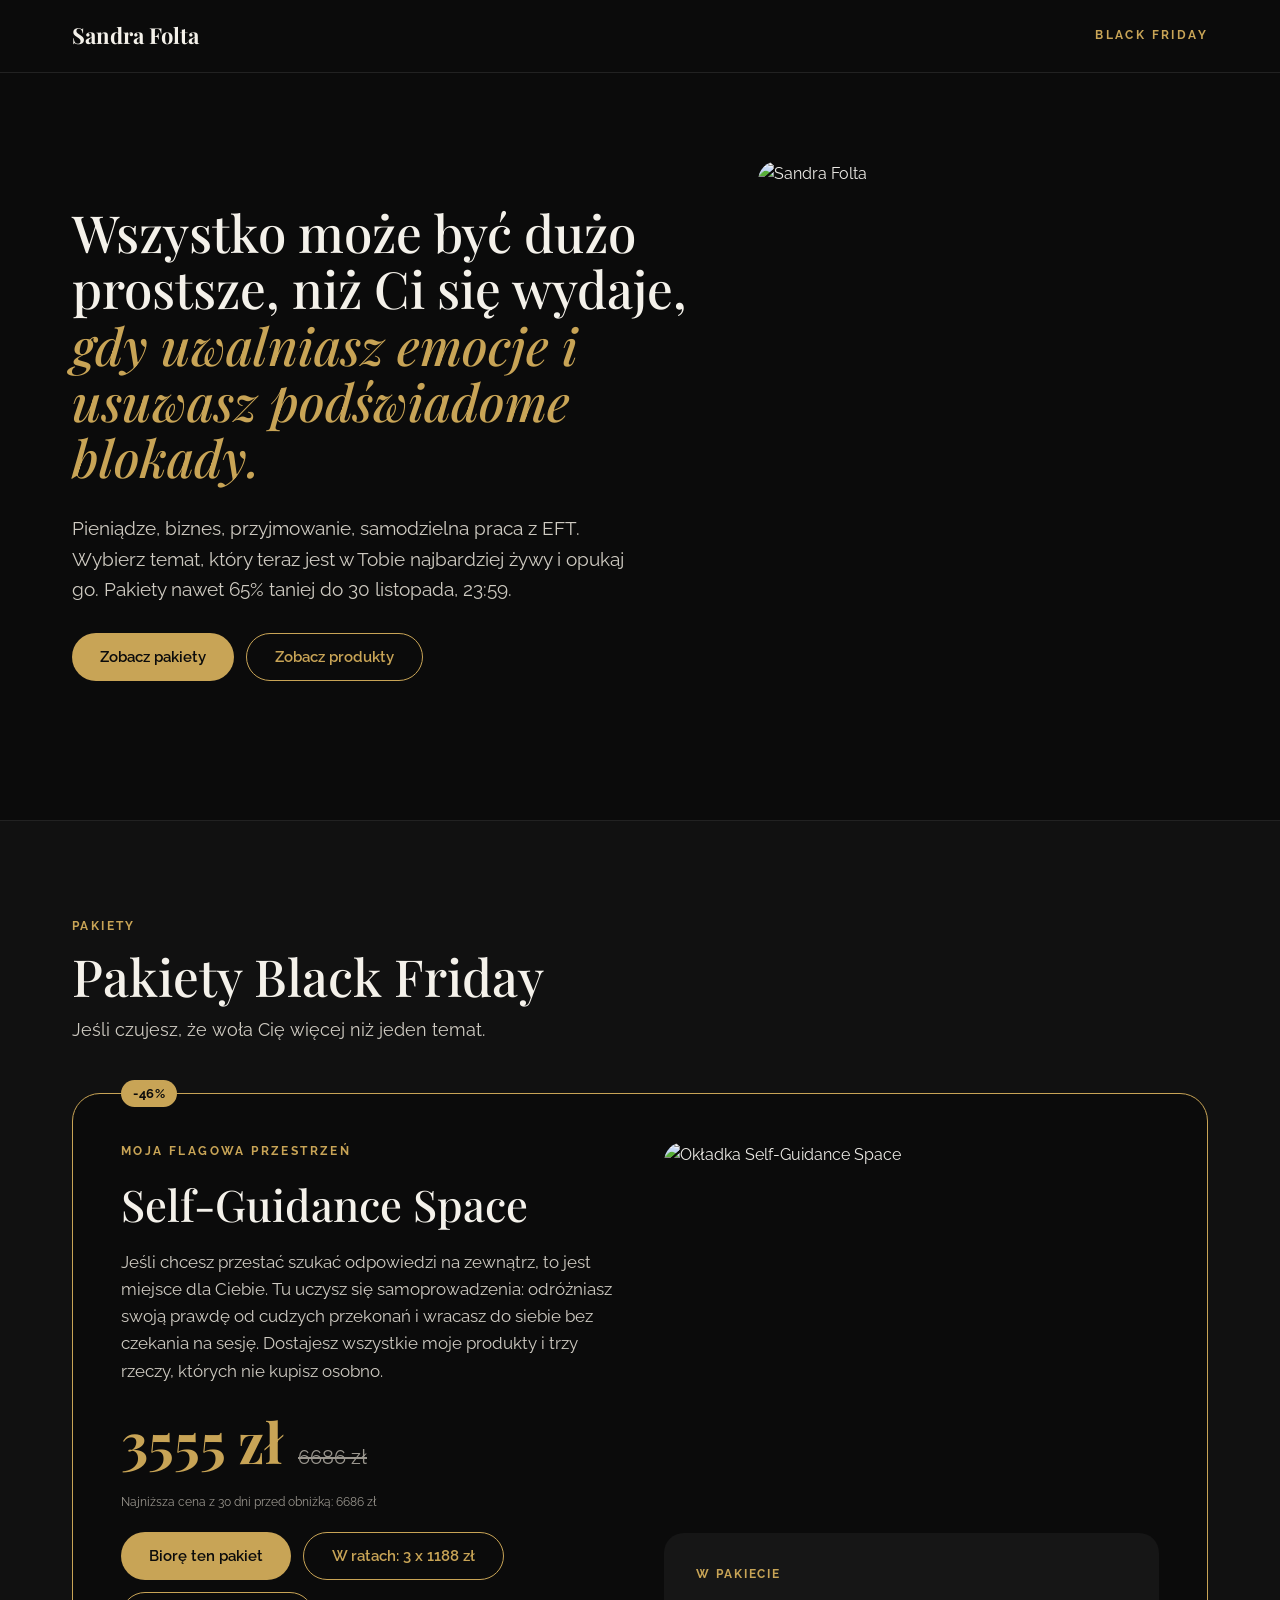
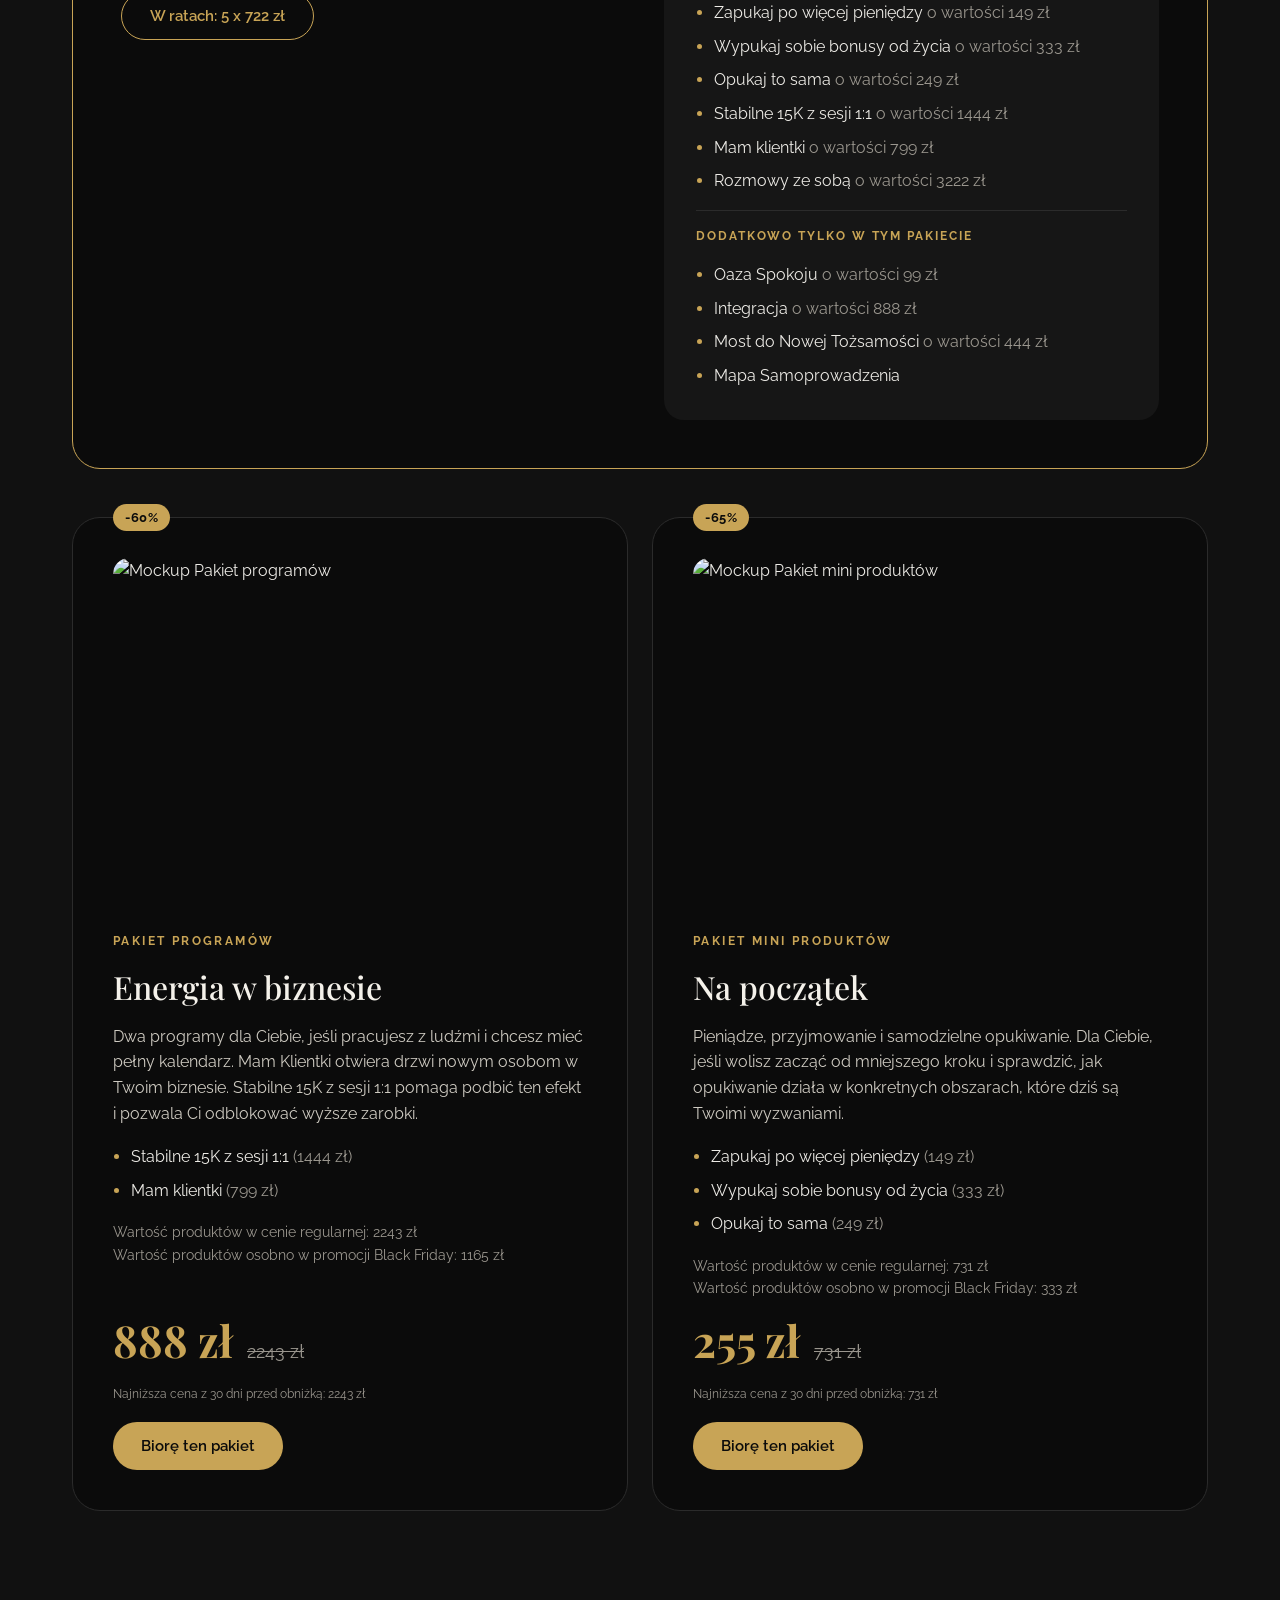
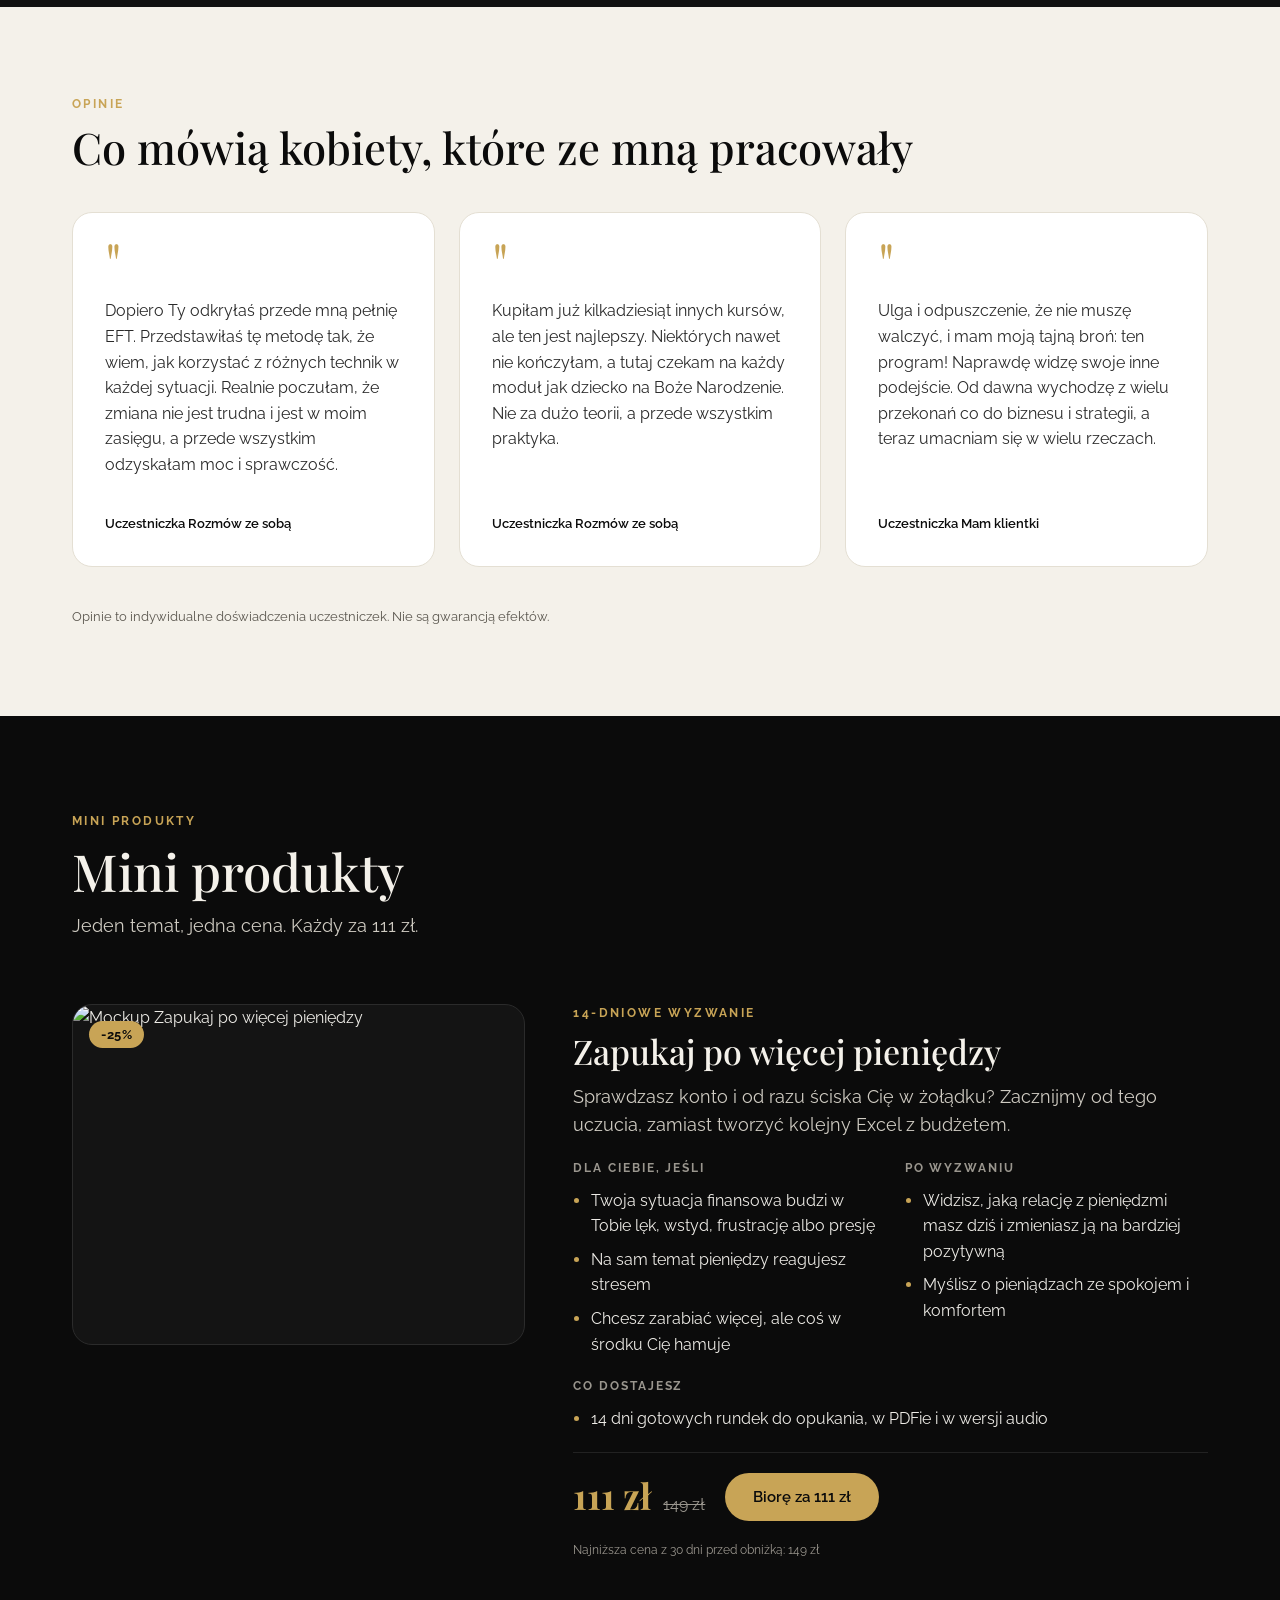
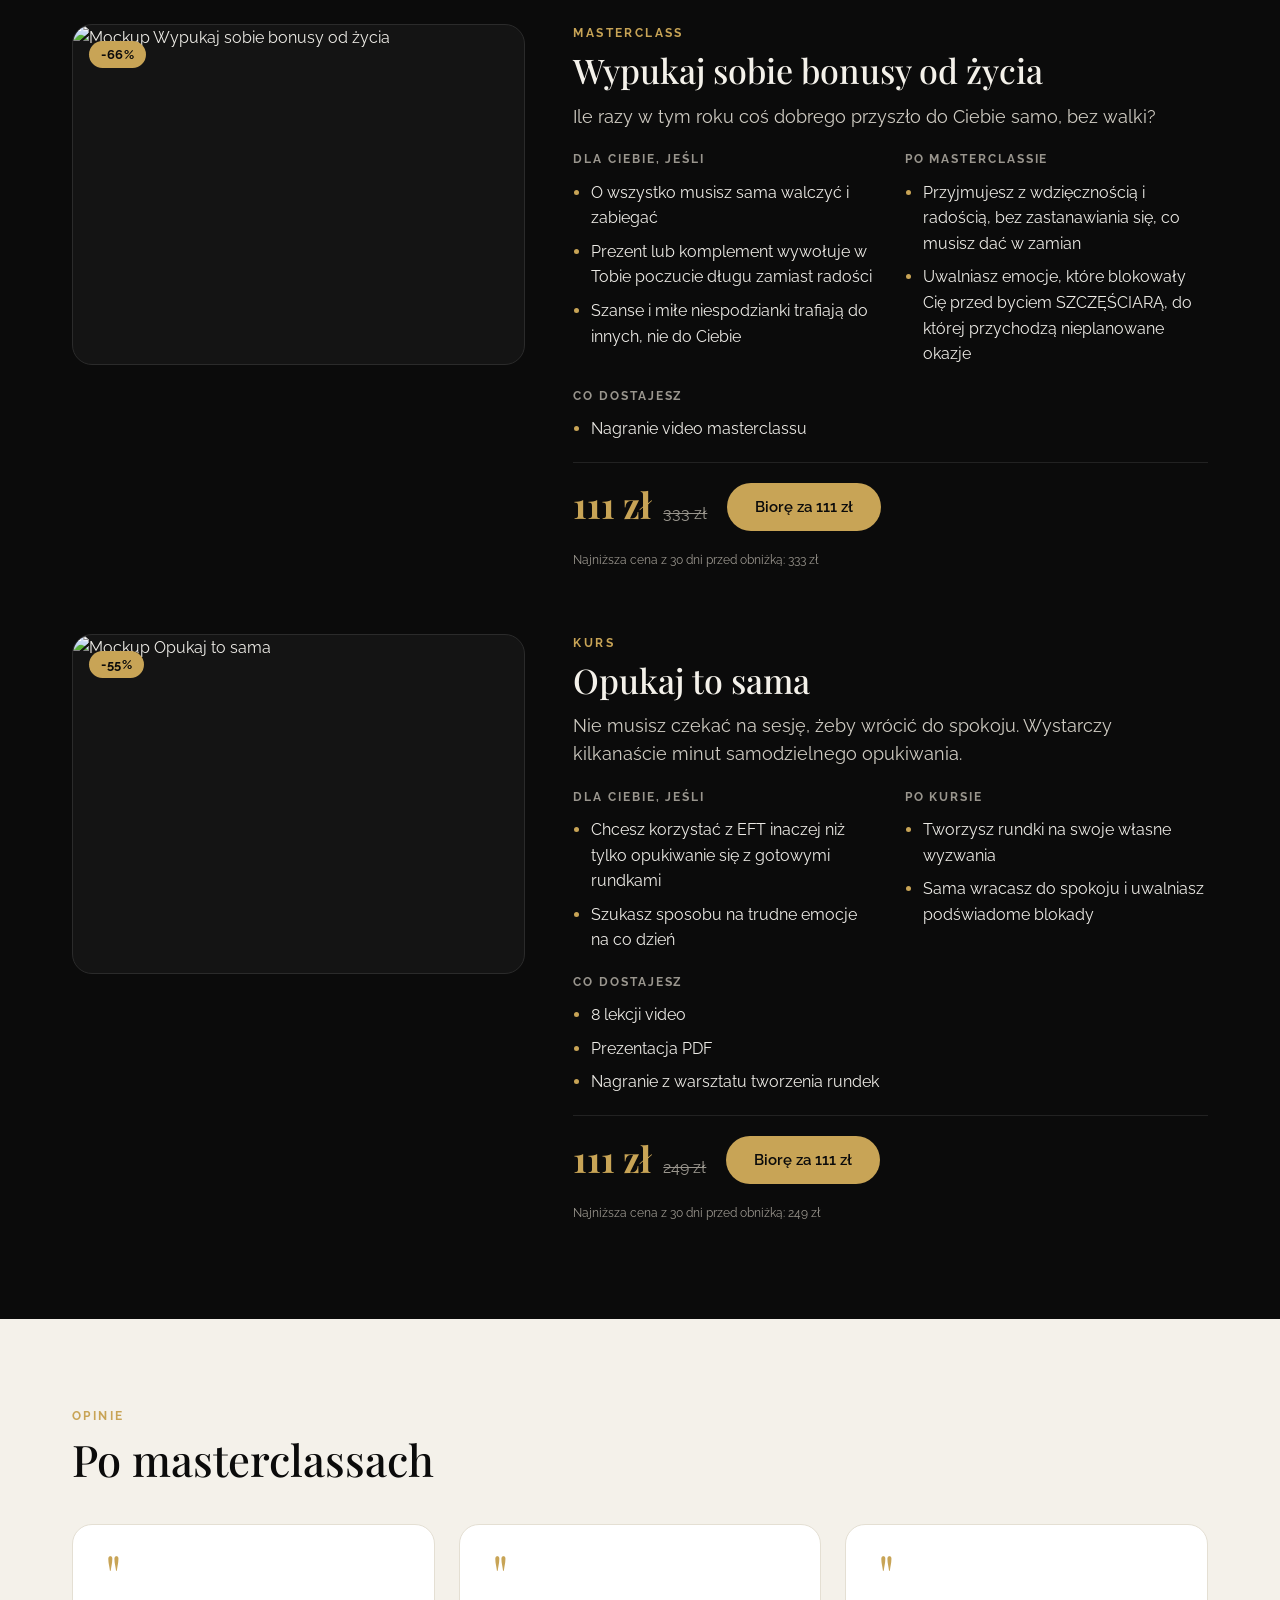
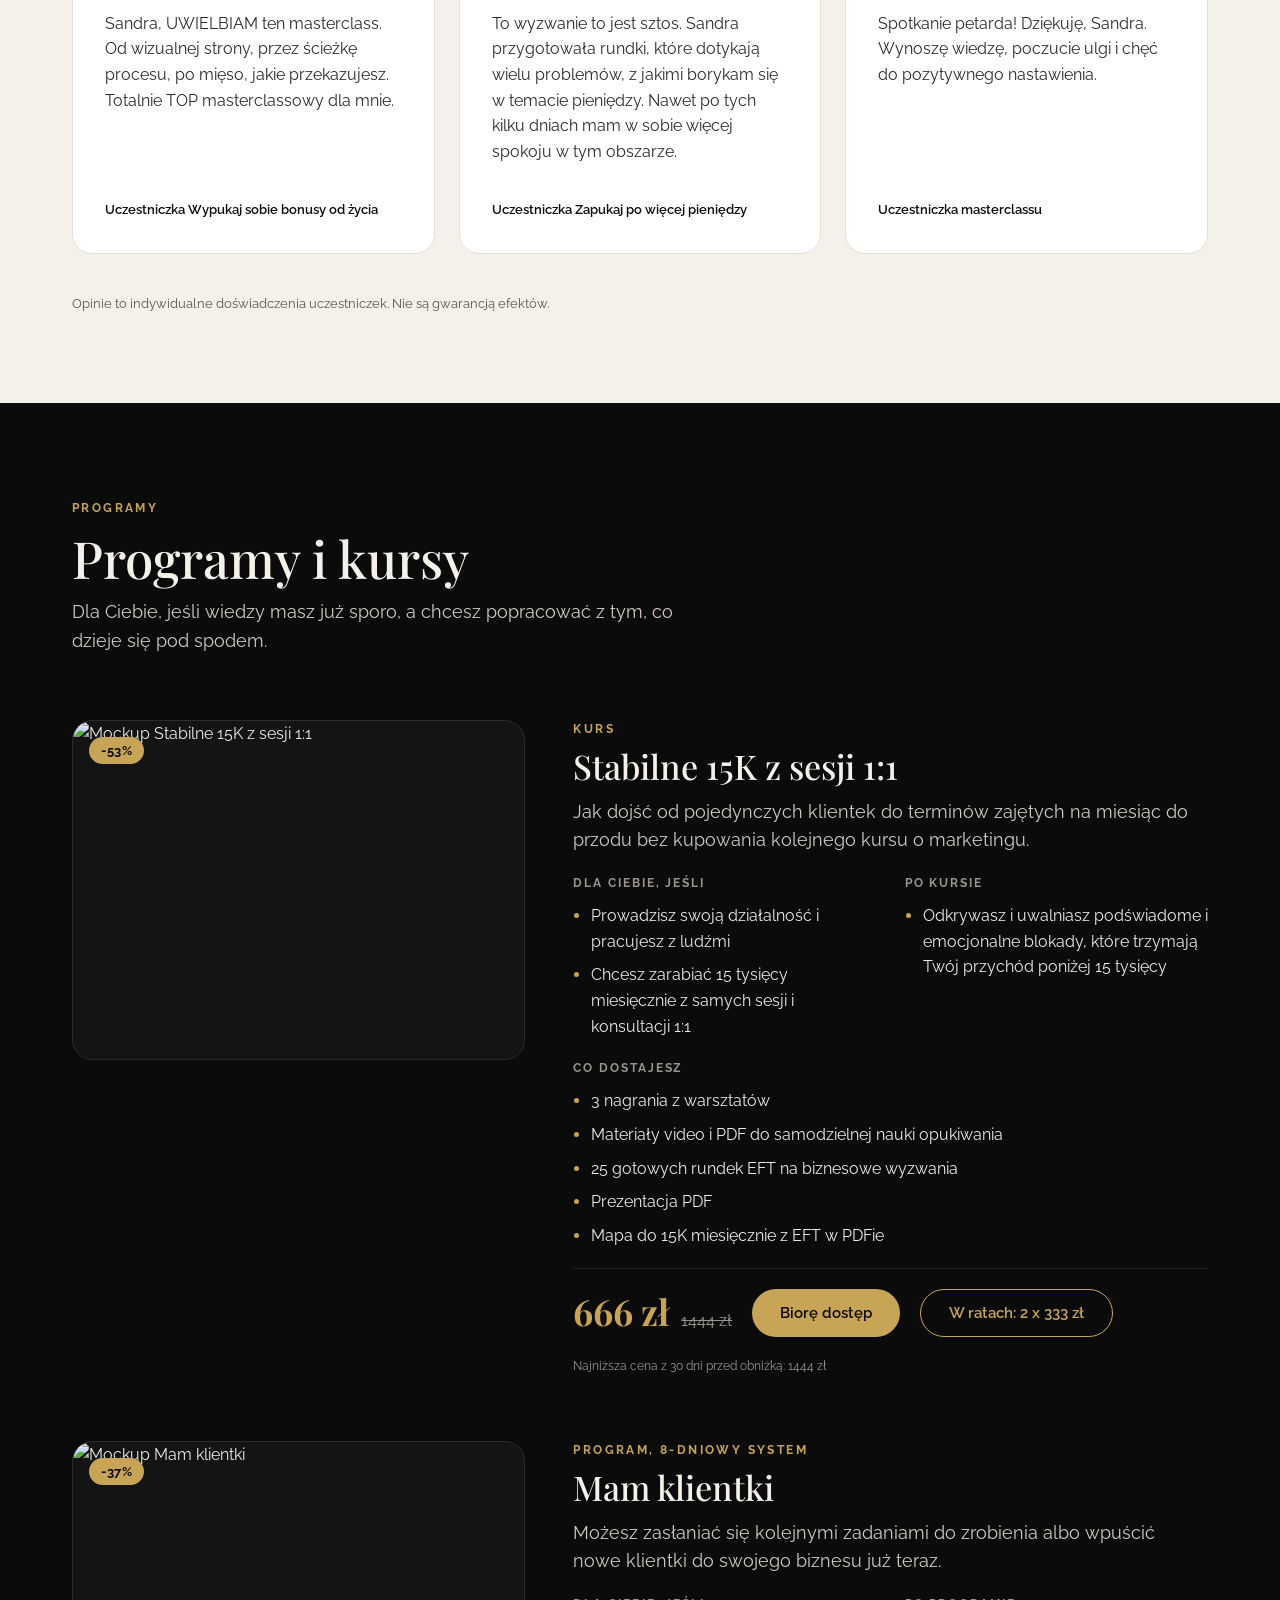
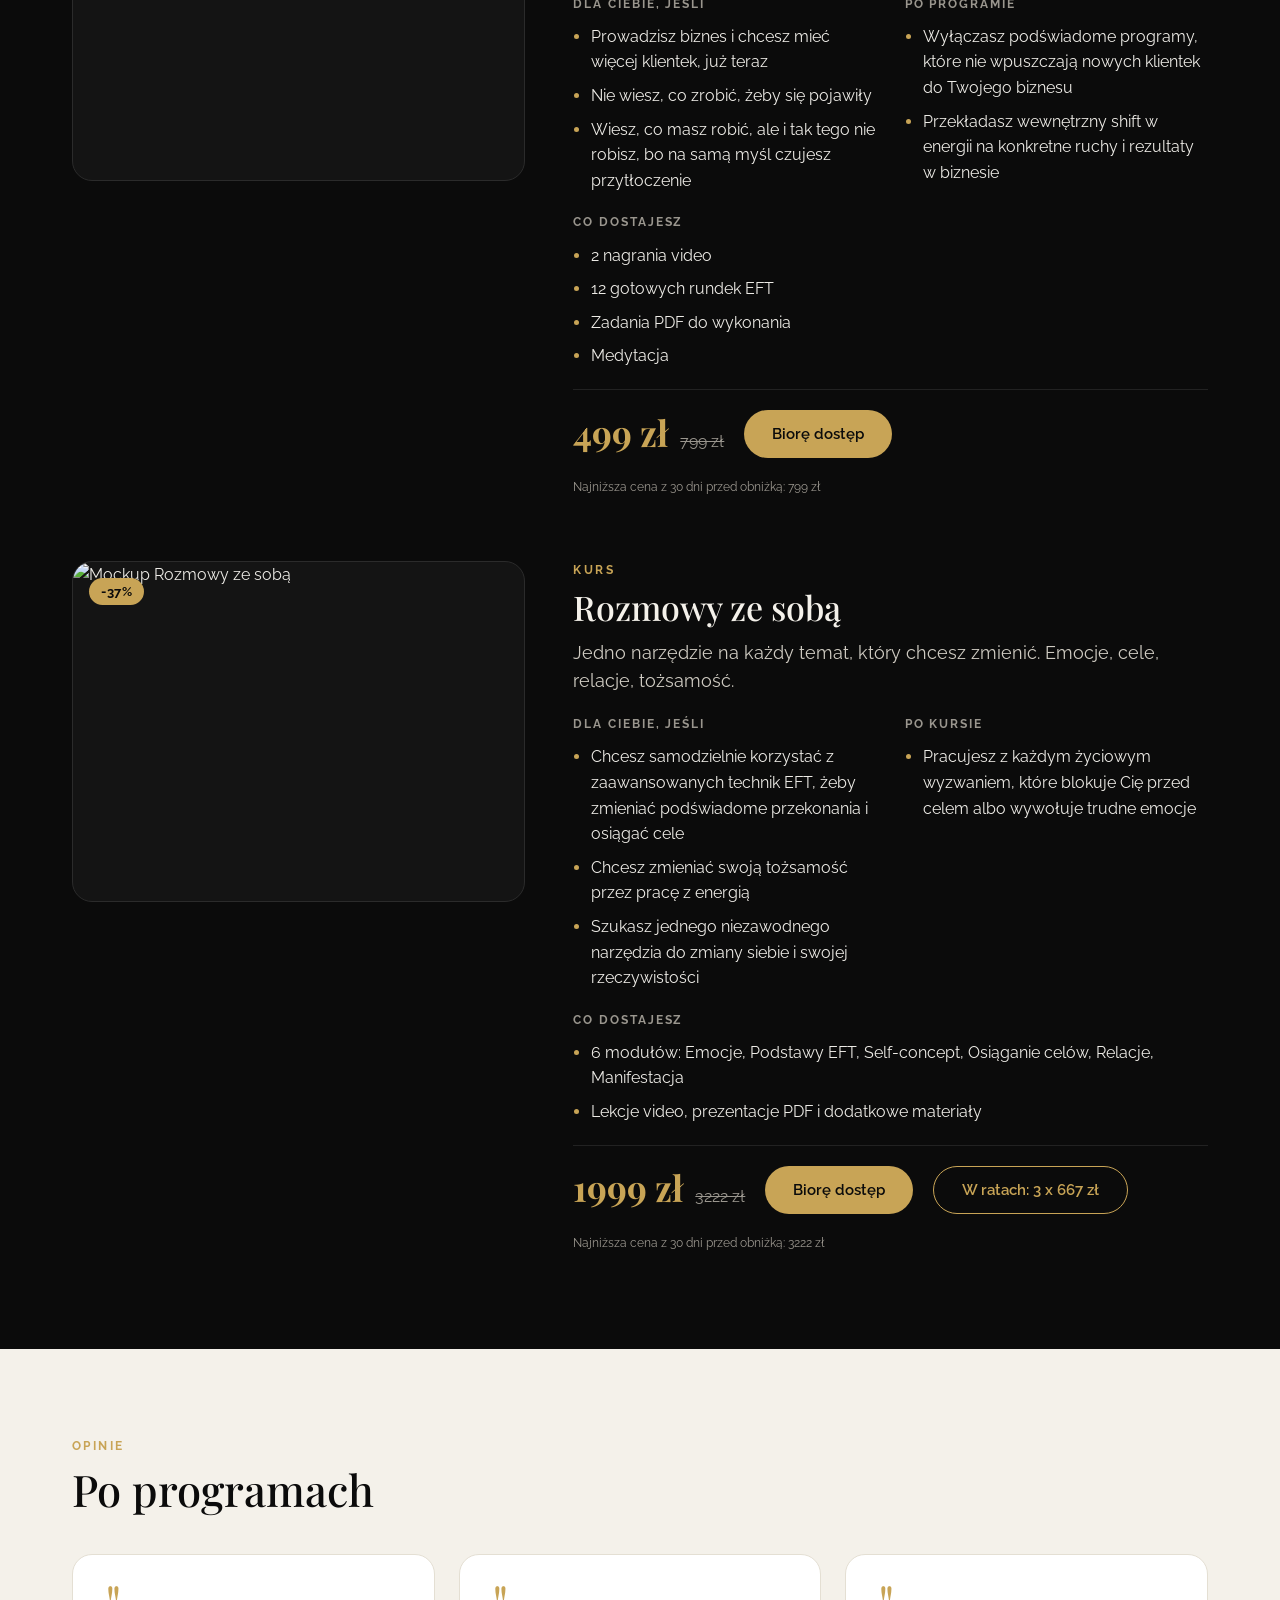
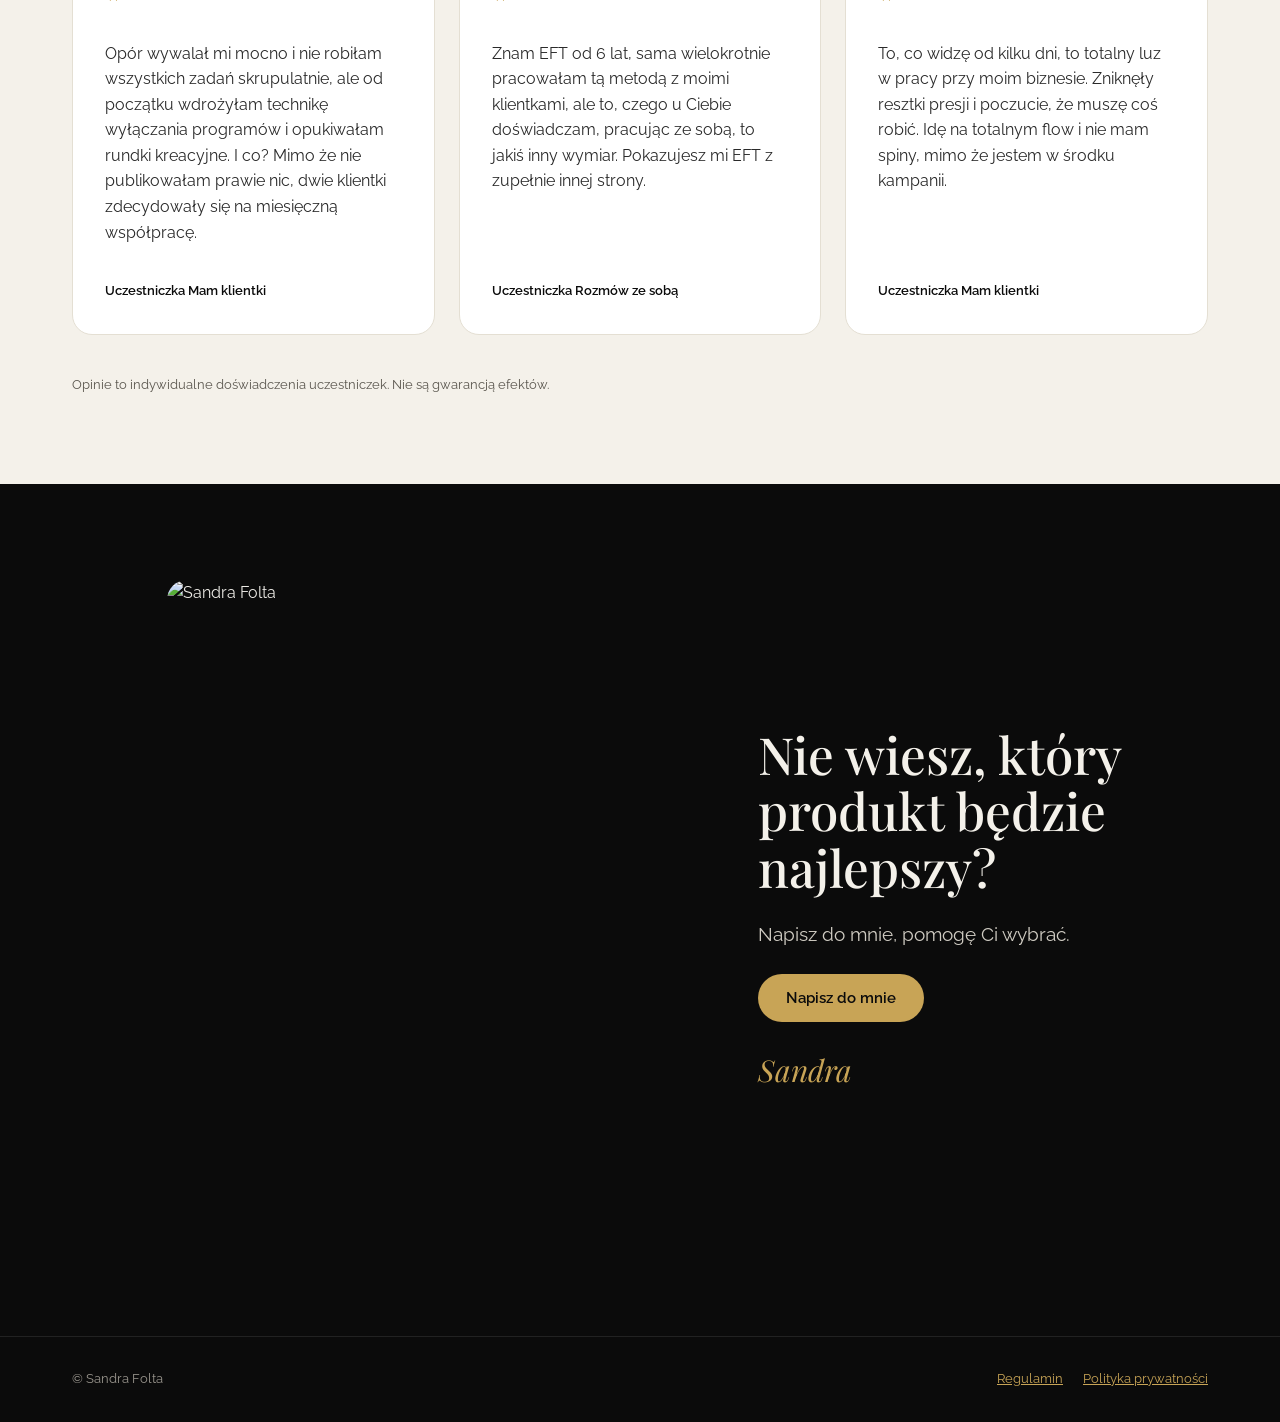
==== commit b9bfa645: "Black Friday: podtytuły produktów w Raleway Co-Authored-By: Claude Opus 5.5 <noreply@anthropic.com> " ====
--- a/public/blackfriday/index.html
+++ b/public/blackfriday/index.html
@@ -218,7 +218,7 @@
 <div style="display: flex; flex-direction: column; gap: 8px">
 <div style="font-size: 12px; font-weight: 700; letter-spacing: 0.2em; text-transform: uppercase; color: #C8A456">14-dniowe wyzwanie</div>
 <h3 style="margin: 0; font-family: 'Playfair Display', serif; font-weight: 500; font-size: 34px; line-height: 1.15; color: #F4F1EA">Zapukaj po więcej pieniędzy</h3>
-<p style="margin: 4px 0 0; font-family: 'Playfair Display', serif; font-style: italic; font-size: 20px; line-height: 1.4; color: #CFCBC2">Sprawdzasz konto i od razu ściska Cię w żołądku? Zacznijmy od tego uczucia, zamiast tworzyć kolejny Excel z budżetem.</p>
+<p style="margin: 4px 0 0; font-size: 18px; line-height: 1.55; color: #CFCBC2">Sprawdzasz konto i od razu ściska Cię w żołądku? Zacznijmy od tego uczucia, zamiast tworzyć kolejny Excel z budżetem.</p>
 </div>
 <div class="cols2">
 <div style="display: flex; flex-direction: column; gap: 10px"><div style="font-size: 12px; font-weight: 700; letter-spacing: 0.16em; text-transform: uppercase; color: #9A968E">Dla Ciebie, jeśli</div><ul class="list"><li>Twoja sytuacja finansowa budzi w Tobie lęk, wstyd, frustrację albo presję</li><li>Na sam temat pieniędzy reagujesz stresem</li><li>Chcesz zarabiać więcej, ale coś w środku Cię hamuje</li></ul></div>
@@ -242,7 +242,7 @@
 <div style="display: flex; flex-direction: column; gap: 8px">
 <div style="font-size: 12px; font-weight: 700; letter-spacing: 0.2em; text-transform: uppercase; color: #C8A456">Masterclass</div>
 <h3 style="margin: 0; font-family: 'Playfair Display', serif; font-weight: 500; font-size: 34px; line-height: 1.15; color: #F4F1EA">Wypukaj sobie bonusy od życia</h3>
-<p style="margin: 4px 0 0; font-family: 'Playfair Display', serif; font-style: italic; font-size: 20px; line-height: 1.4; color: #CFCBC2">Ile razy w tym roku coś dobrego przyszło do Ciebie samo, bez walki?</p>
+<p style="margin: 4px 0 0; font-size: 18px; line-height: 1.55; color: #CFCBC2">Ile razy w tym roku coś dobrego przyszło do Ciebie samo, bez walki?</p>
 </div>
 <div class="cols2">
 <div style="display: flex; flex-direction: column; gap: 10px"><div style="font-size: 12px; font-weight: 700; letter-spacing: 0.16em; text-transform: uppercase; color: #9A968E">Dla Ciebie, jeśli</div><ul class="list"><li>O wszystko musisz sama walczyć i zabiegać</li><li>Prezent lub komplement wywołuje w Tobie poczucie długu zamiast radości</li><li>Szanse i miłe niespodzianki trafiają do innych, nie do Ciebie</li></ul></div>
@@ -266,7 +266,7 @@
 <div style="display: flex; flex-direction: column; gap: 8px">
 <div style="font-size: 12px; font-weight: 700; letter-spacing: 0.2em; text-transform: uppercase; color: #C8A456">Kurs</div>
 <h3 style="margin: 0; font-family: 'Playfair Display', serif; font-weight: 500; font-size: 34px; line-height: 1.15; color: #F4F1EA">Opukaj to sama</h3>
-<p style="margin: 4px 0 0; font-family: 'Playfair Display', serif; font-style: italic; font-size: 20px; line-height: 1.4; color: #CFCBC2">Nie musisz czekać na sesję, żeby wrócić do spokoju. Wystarczy kilkanaście minut samodzielnego opukiwania.</p>
+<p style="margin: 4px 0 0; font-size: 18px; line-height: 1.55; color: #CFCBC2">Nie musisz czekać na sesję, żeby wrócić do spokoju. Wystarczy kilkanaście minut samodzielnego opukiwania.</p>
 </div>
 <div class="cols2">
 <div style="display: flex; flex-direction: column; gap: 10px"><div style="font-size: 12px; font-weight: 700; letter-spacing: 0.16em; text-transform: uppercase; color: #9A968E">Dla Ciebie, jeśli</div><ul class="list"><li>Chcesz korzystać z EFT inaczej niż tylko opukiwanie się z gotowymi rundkami</li><li>Szukasz sposobu na trudne emocje na co dzień</li></ul></div>
@@ -315,7 +315,7 @@
 <div style="display: flex; flex-direction: column; gap: 8px">
 <div style="font-size: 12px; font-weight: 700; letter-spacing: 0.2em; text-transform: uppercase; color: #C8A456">Kurs</div>
 <h3 style="margin: 0; font-family: 'Playfair Display', serif; font-weight: 500; font-size: 34px; line-height: 1.15; color: #F4F1EA">Stabilne 15K z sesji 1:1</h3>
-<p style="margin: 4px 0 0; font-family: 'Playfair Display', serif; font-style: italic; font-size: 20px; line-height: 1.4; color: #CFCBC2">Jak dojść od pojedynczych klientek do terminów zajętych na miesiąc do przodu bez kupowania kolejnego kursu o marketingu.</p>
+<p style="margin: 4px 0 0; font-size: 18px; line-height: 1.55; color: #CFCBC2">Jak dojść od pojedynczych klientek do terminów zajętych na miesiąc do przodu bez kupowania kolejnego kursu o marketingu.</p>
 </div>
 <div class="cols2">
 <div style="display: flex; flex-direction: column; gap: 10px"><div style="font-size: 12px; font-weight: 700; letter-spacing: 0.16em; text-transform: uppercase; color: #9A968E">Dla Ciebie, jeśli</div><ul class="list"><li>Prowadzisz swoją działalność i pracujesz z ludźmi</li><li>Chcesz zarabiać 15 tysięcy miesięcznie z samych sesji i konsultacji 1:1</li></ul></div>
@@ -340,7 +340,7 @@
 <div style="display: flex; flex-direction: column; gap: 8px">
 <div style="font-size: 12px; font-weight: 700; letter-spacing: 0.2em; text-transform: uppercase; color: #C8A456">Program, 8-dniowy system</div>
 <h3 style="margin: 0; font-family: 'Playfair Display', serif; font-weight: 500; font-size: 34px; line-height: 1.15; color: #F4F1EA">Mam klientki</h3>
-<p style="margin: 4px 0 0; font-family: 'Playfair Display', serif; font-style: italic; font-size: 20px; line-height: 1.4; color: #CFCBC2">Możesz zasłaniać się kolejnymi zadaniami do zrobienia albo wpuścić nowe klientki do swojego biznesu już teraz.</p>
+<p style="margin: 4px 0 0; font-size: 18px; line-height: 1.55; color: #CFCBC2">Możesz zasłaniać się kolejnymi zadaniami do zrobienia albo wpuścić nowe klientki do swojego biznesu już teraz.</p>
 </div>
 <div class="cols2">
 <div style="display: flex; flex-direction: column; gap: 10px"><div style="font-size: 12px; font-weight: 700; letter-spacing: 0.16em; text-transform: uppercase; color: #9A968E">Dla Ciebie, jeśli</div><ul class="list"><li>Prowadzisz biznes i chcesz mieć więcej klientek, już teraz</li><li>Nie wiesz, co zrobić, żeby się pojawiły</li><li>Wiesz, co masz robić, ale i tak tego nie robisz, bo na samą myśl czujesz przytłoczenie</li></ul></div>
@@ -364,7 +364,7 @@
 <div style="display: flex; flex-direction: column; gap: 8px">
 <div style="font-size: 12px; font-weight: 700; letter-spacing: 0.2em; text-transform: uppercase; color: #C8A456">Kurs</div>
 <h3 style="margin: 0; font-family: 'Playfair Display', serif; font-weight: 500; font-size: 34px; line-height: 1.15; color: #F4F1EA">Rozmowy ze sobą</h3>
-<p style="margin: 4px 0 0; font-family: 'Playfair Display', serif; font-style: italic; font-size: 20px; line-height: 1.4; color: #CFCBC2">Jedno narzędzie na każdy temat, który chcesz zmienić. Emocje, cele, relacje, tożsamość.</p>
+<p style="margin: 4px 0 0; font-size: 18px; line-height: 1.55; color: #CFCBC2">Jedno narzędzie na każdy temat, który chcesz zmienić. Emocje, cele, relacje, tożsamość.</p>
 </div>
 <div class="cols2">
 <div style="display: flex; flex-direction: column; gap: 10px"><div style="font-size: 12px; font-weight: 700; letter-spacing: 0.16em; text-transform: uppercase; color: #9A968E">Dla Ciebie, jeśli</div><ul class="list"><li>Chcesz samodzielnie korzystać z zaawansowanych technik EFT, żeby zmieniać podświadome przekonania i osiągać cele</li><li>Chcesz zmieniać swoją tożsamość przez pracę z energią</li><li>Szukasz jednego niezawodnego narzędzia do zmiany siebie i swojej rzeczywistości</li></ul></div>
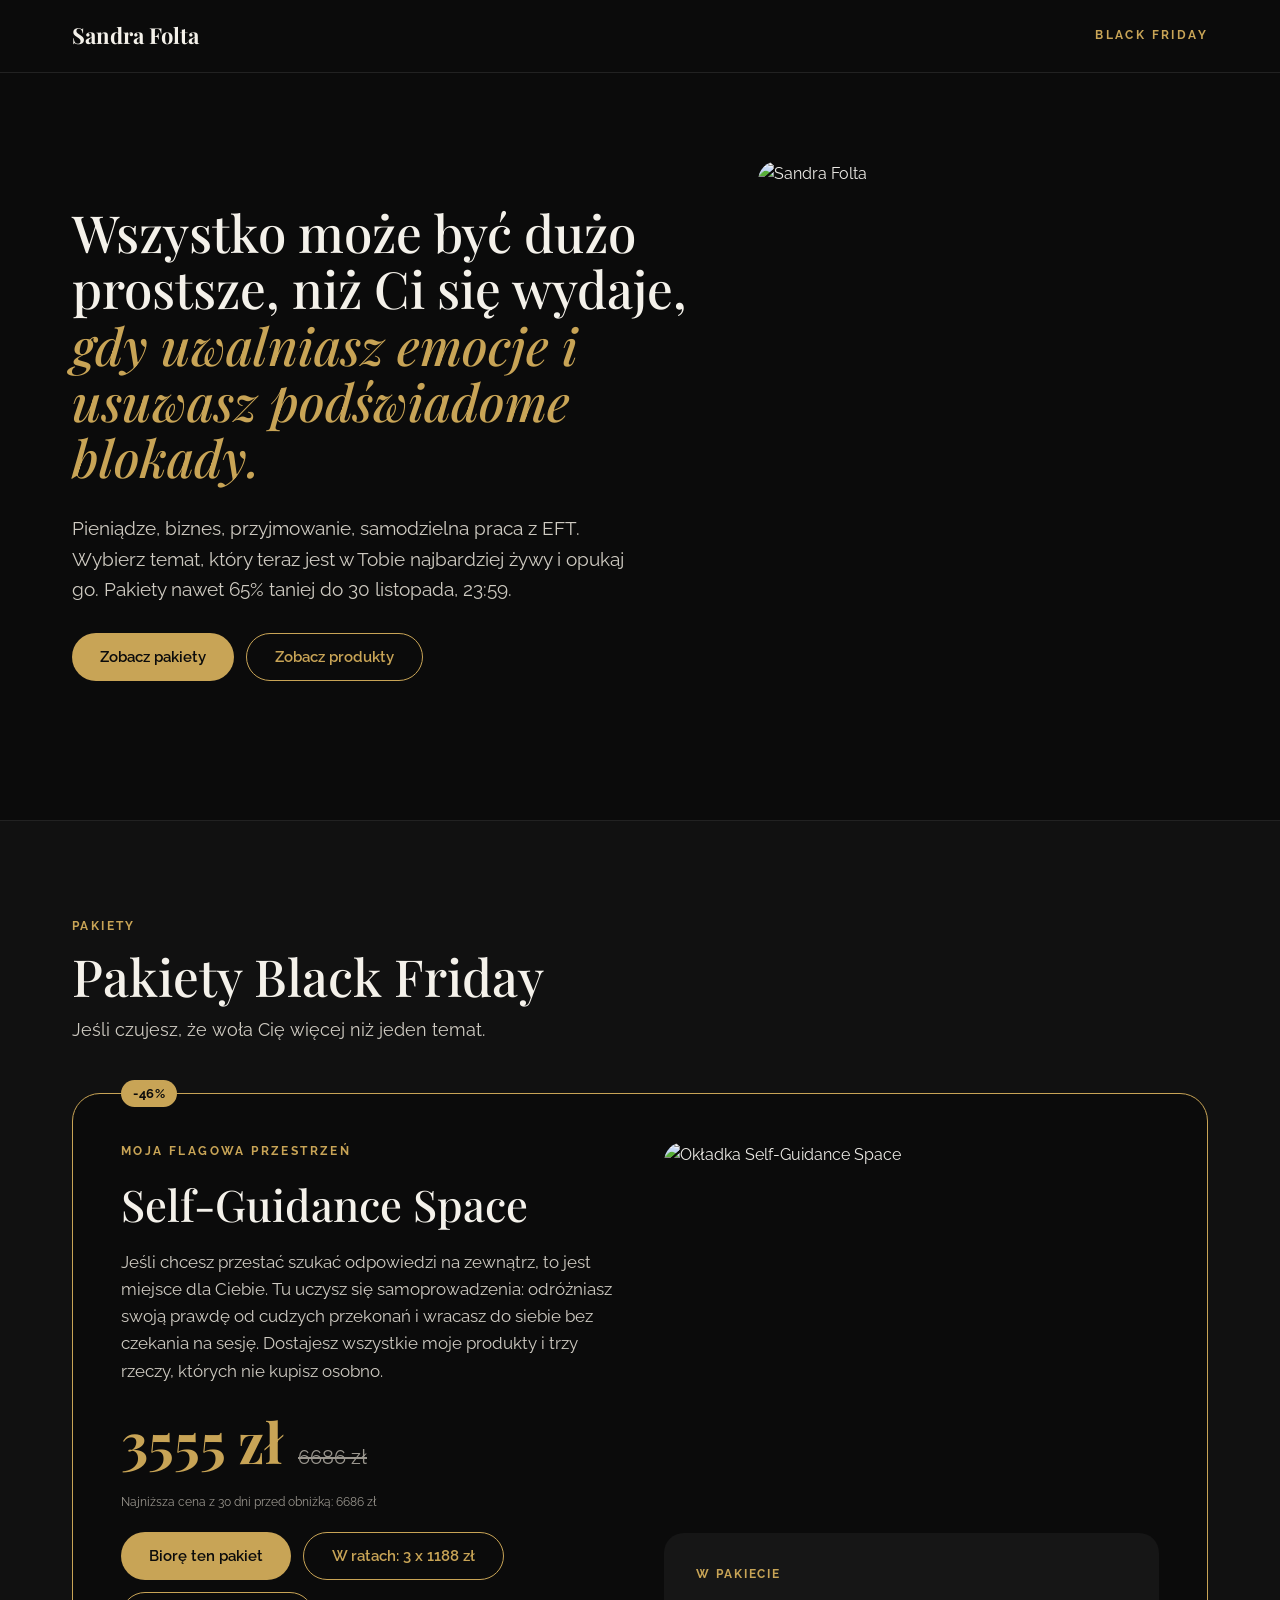
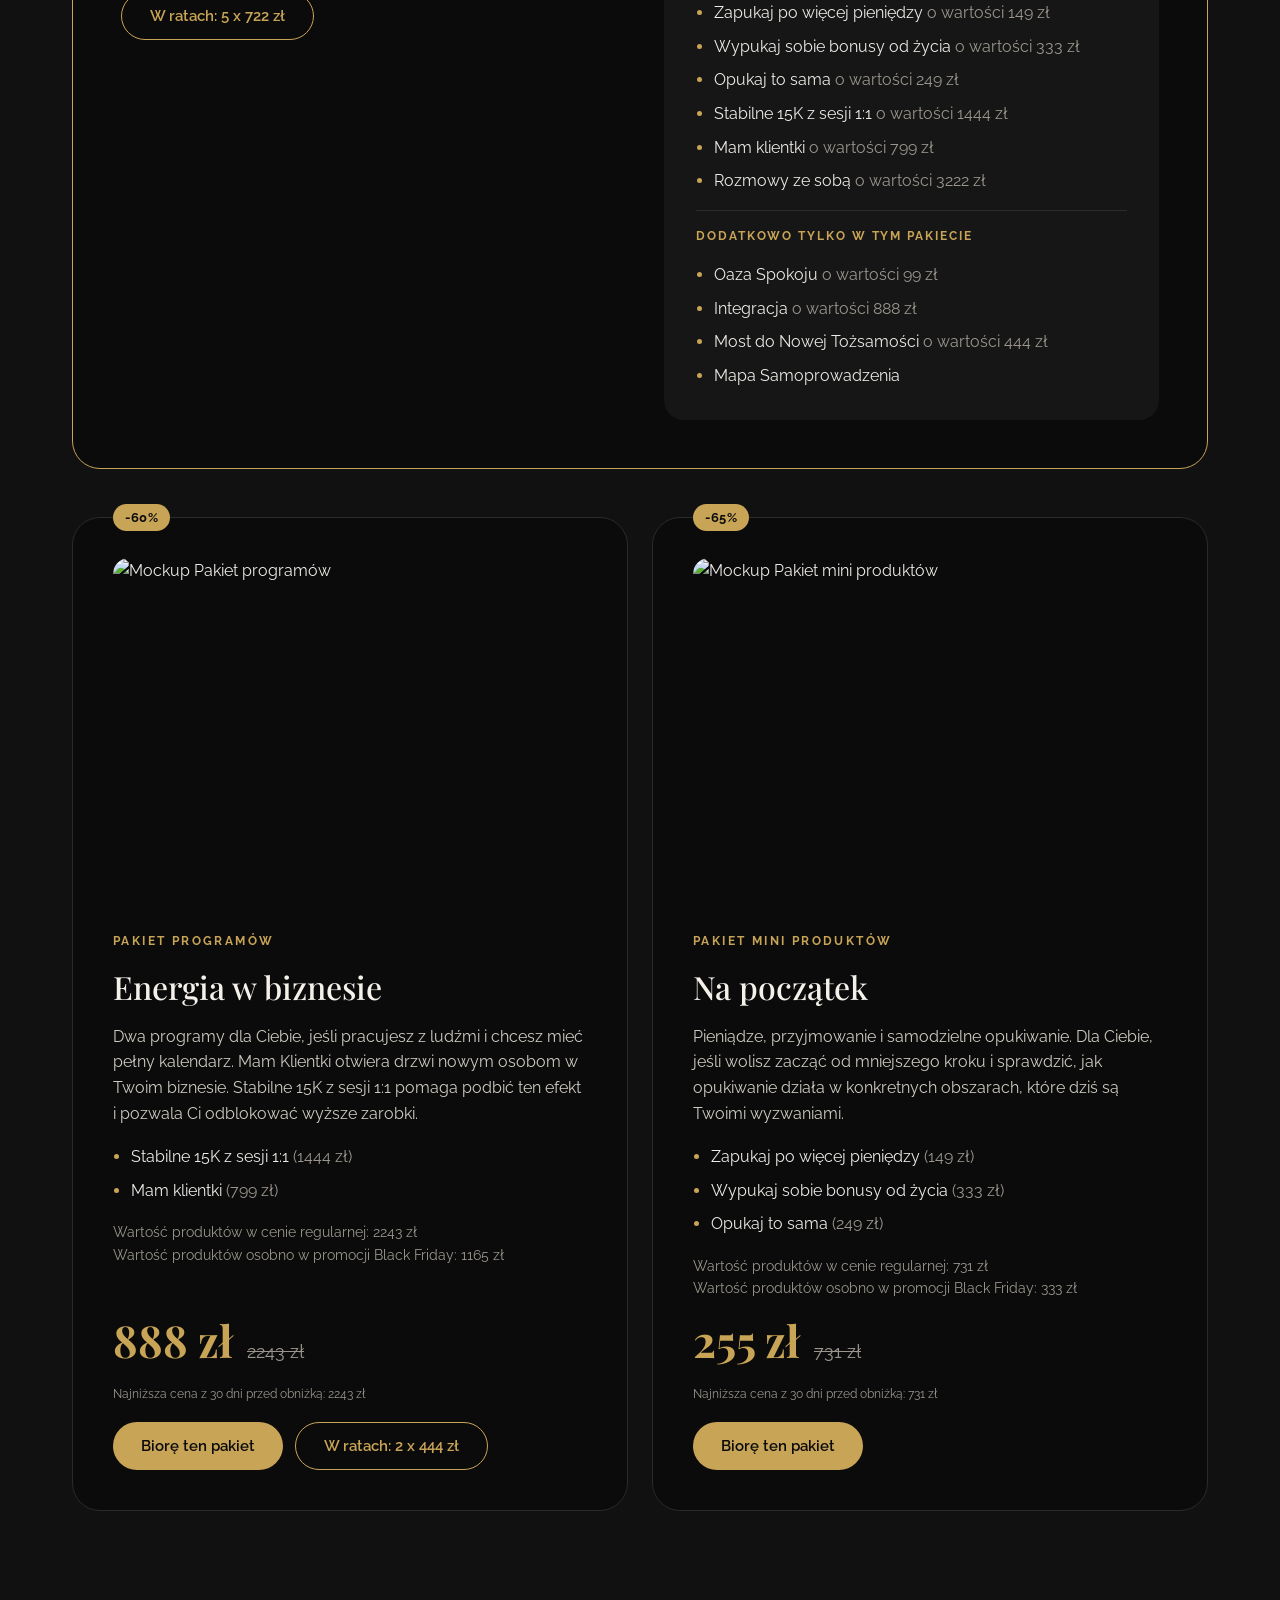
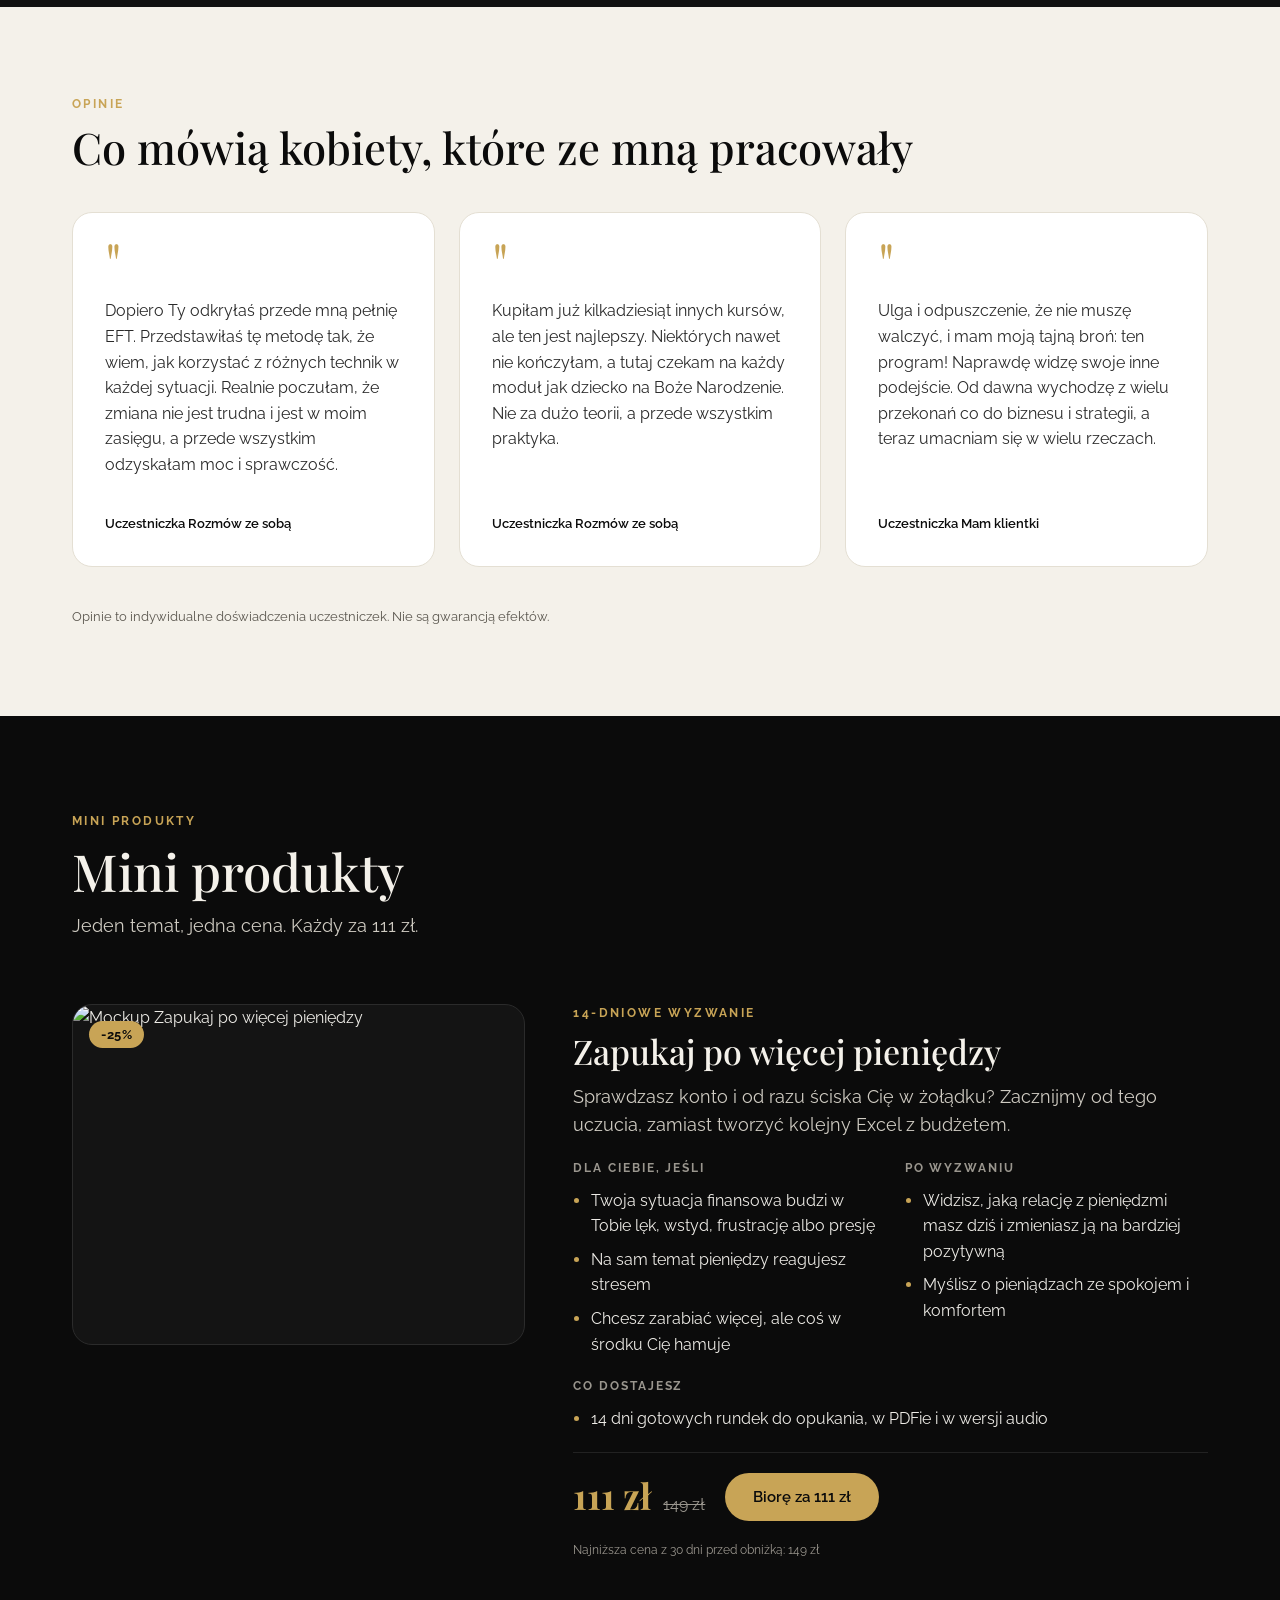
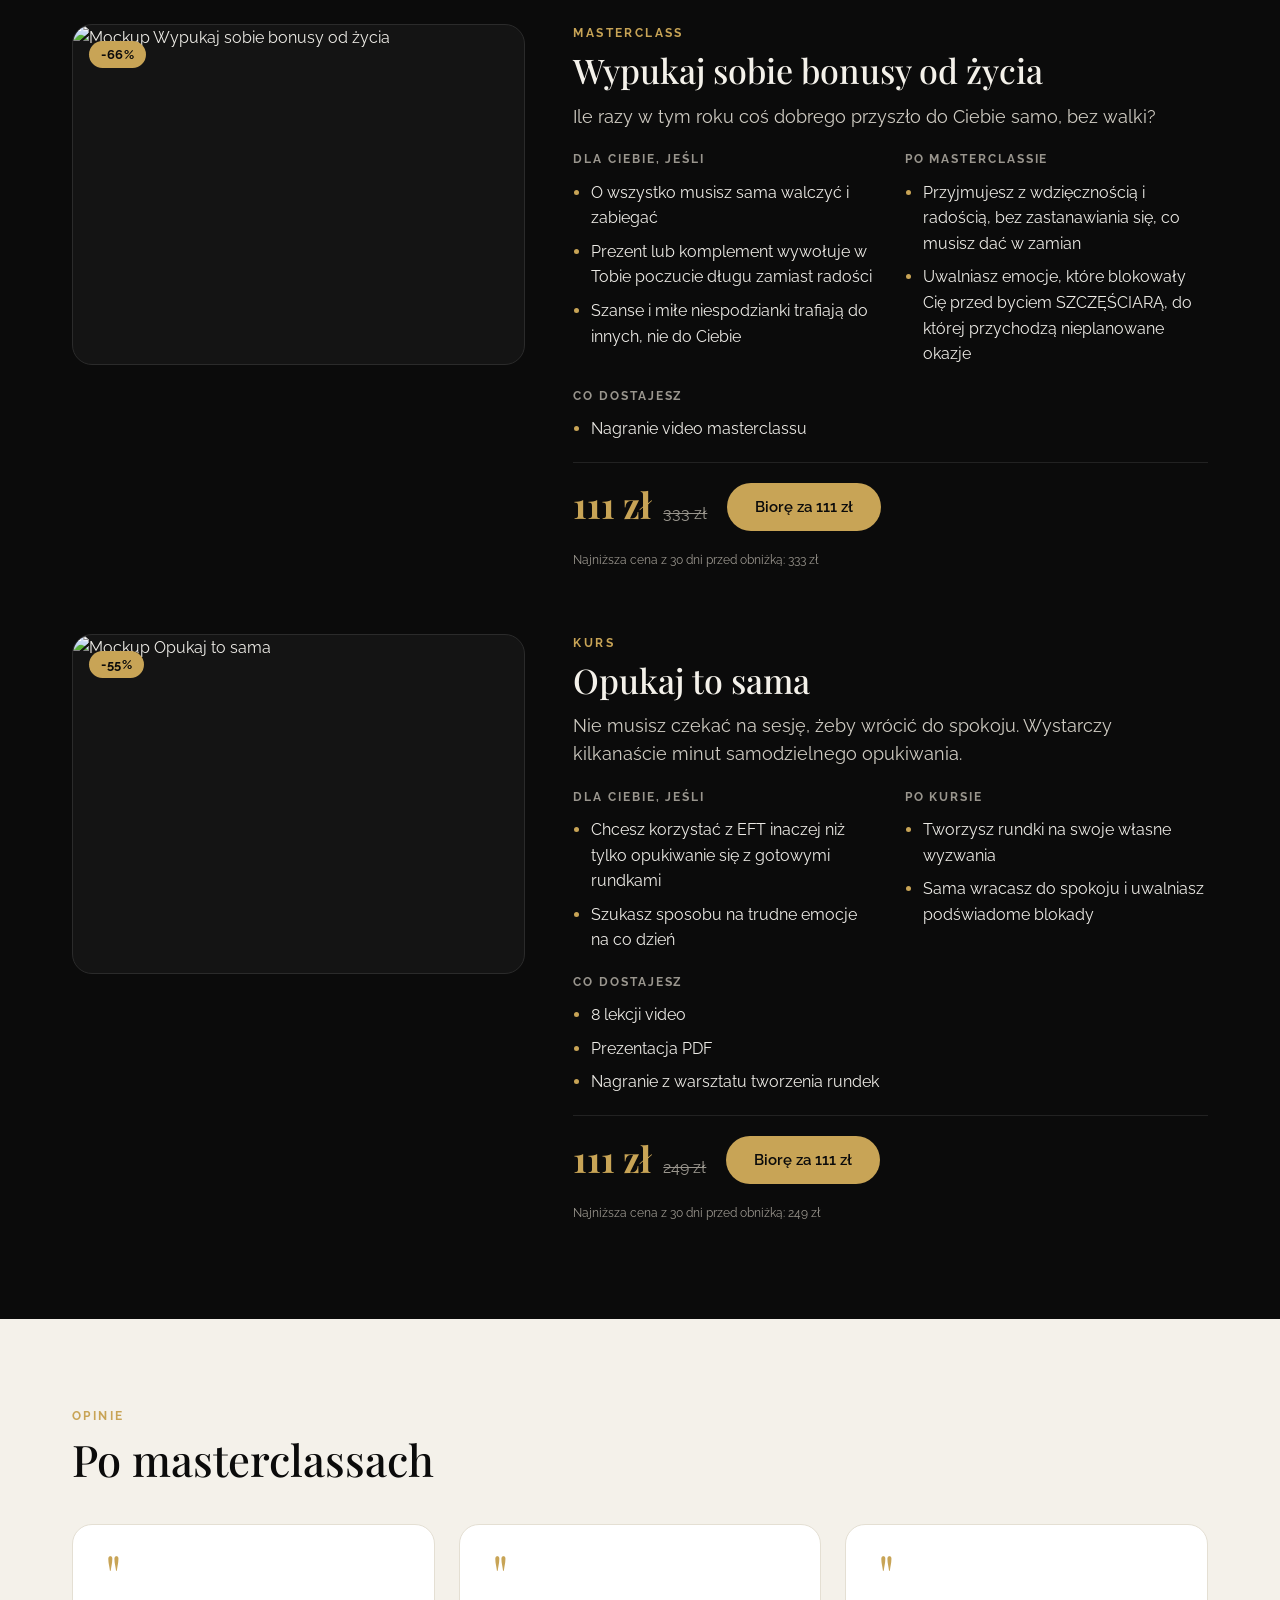
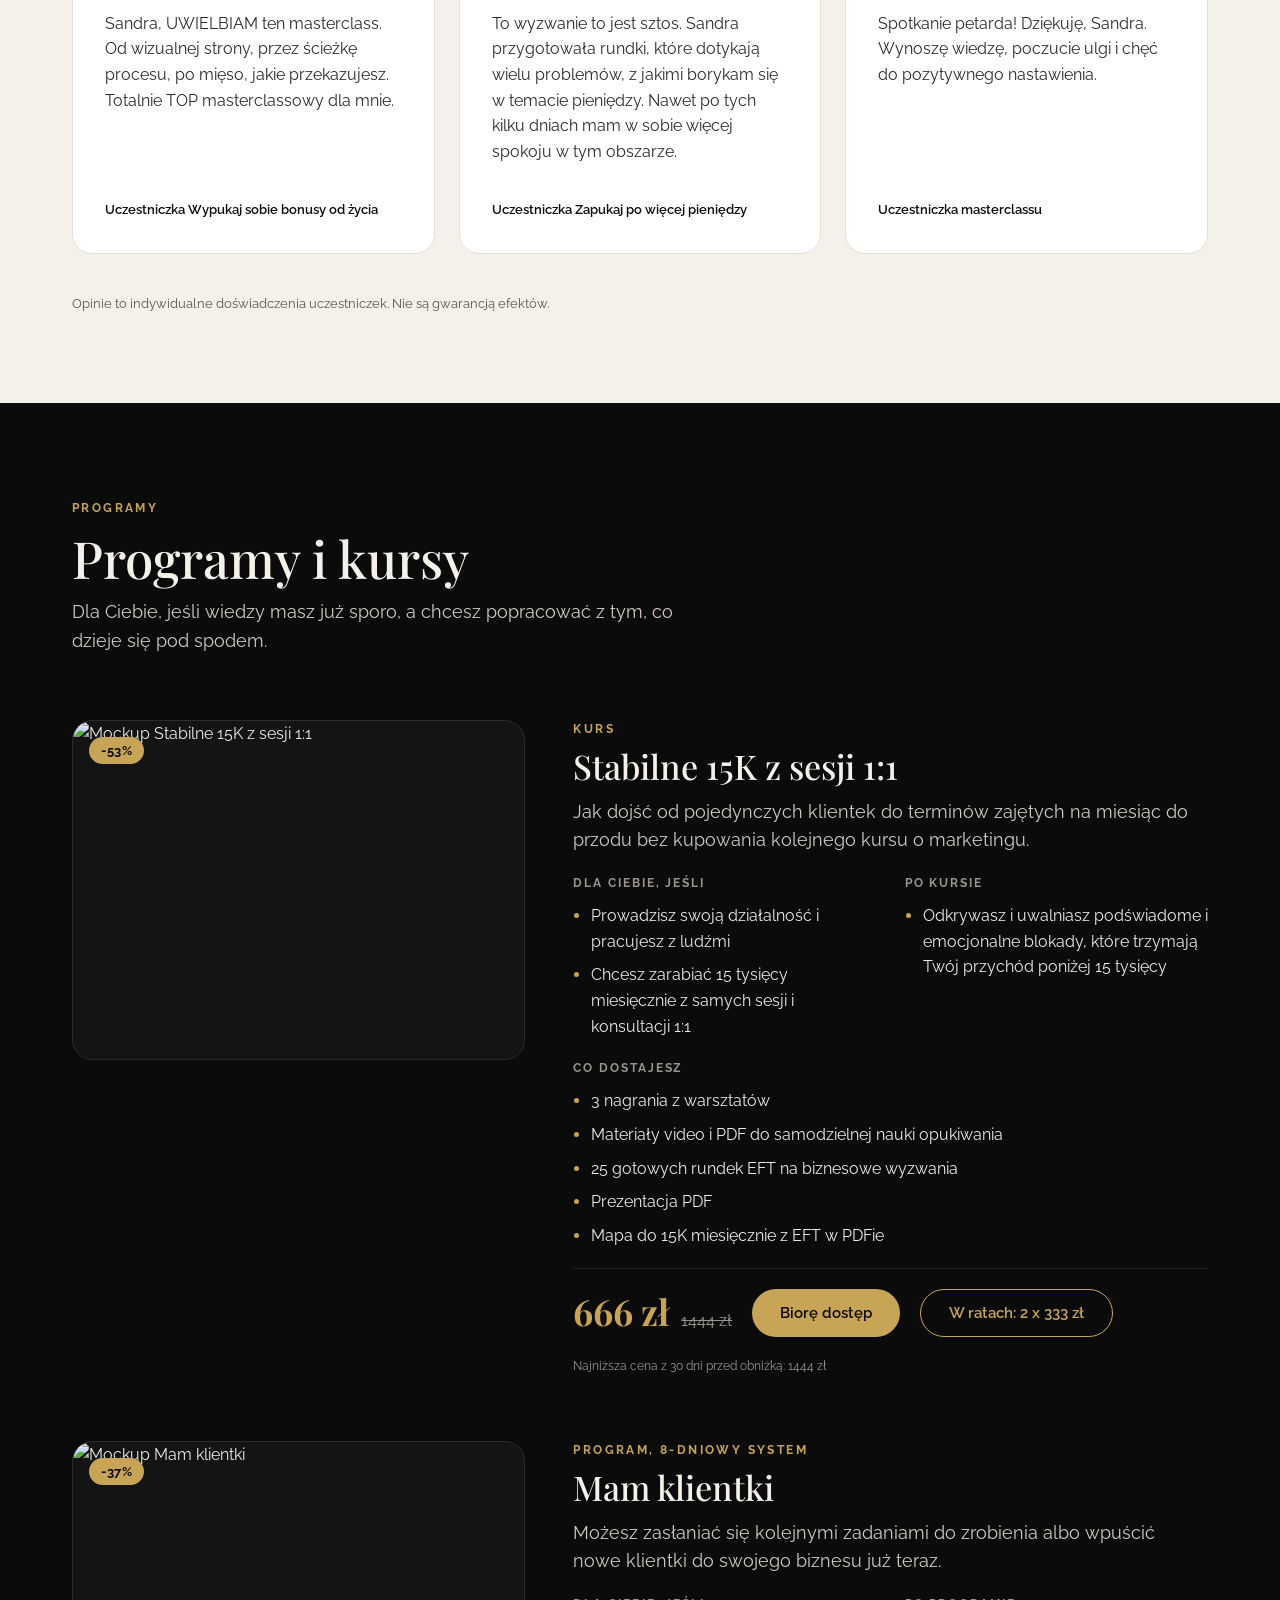
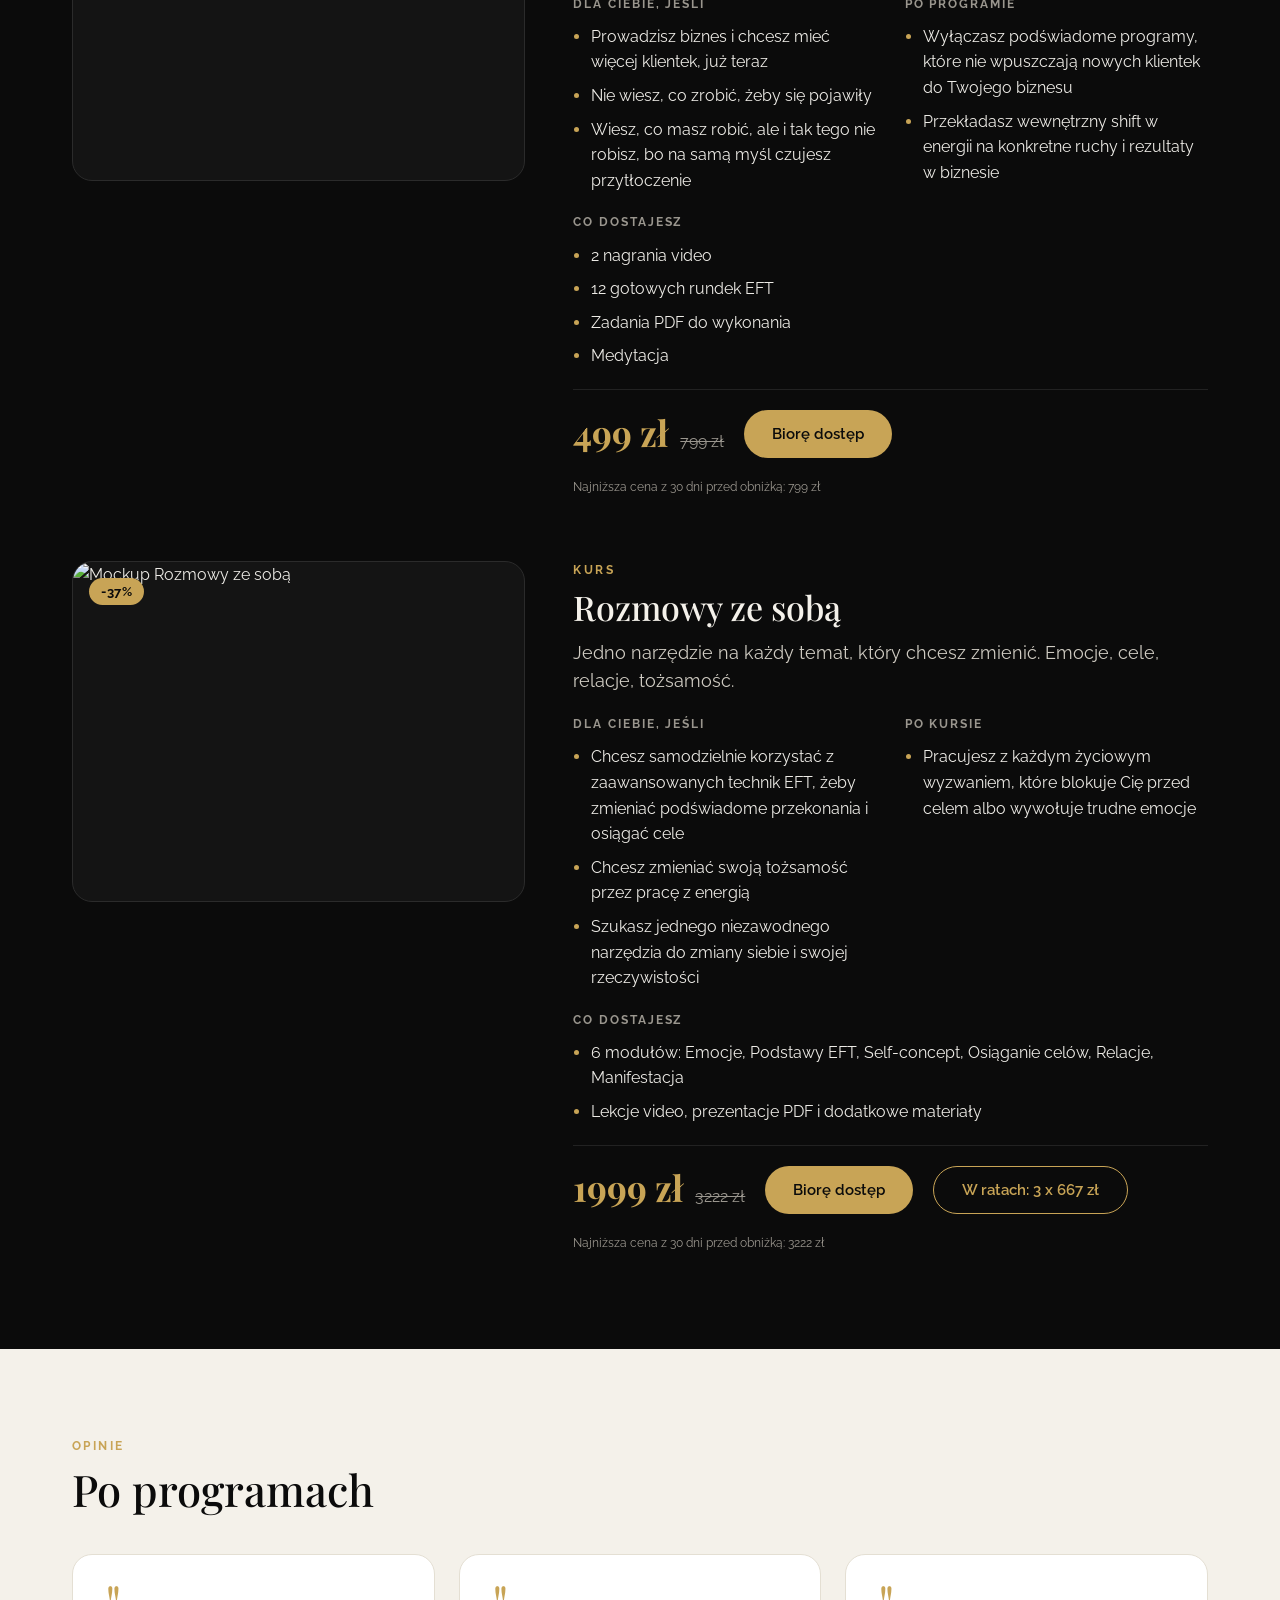
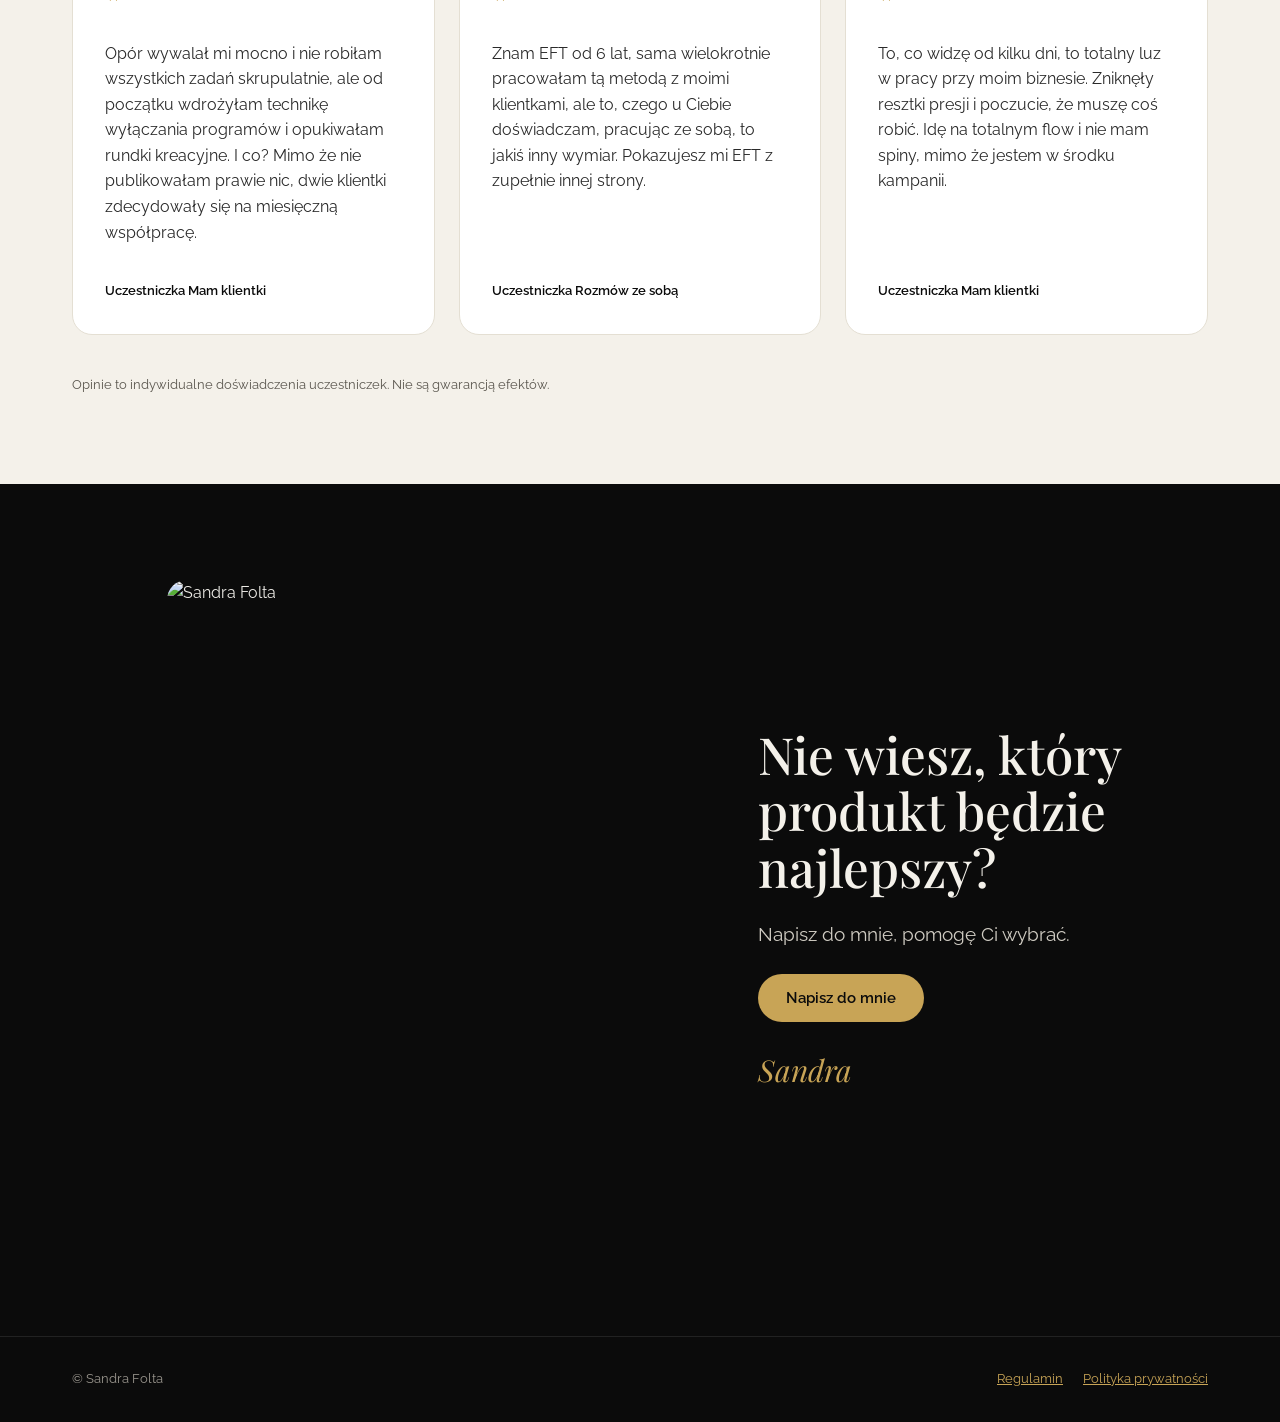
==== commit 309c144b: "Black Friday: raty 2 x 444 w pakiecie Energia w biznesie Co-Authored-By: Claude Opus 5.5 <noreply@an" ====
--- a/public/blackfriday/index.html
+++ b/public/blackfriday/index.html
@@ -3,11 +3,11 @@
 <head>
 <meta charset="utf-8">
 <meta name="viewport" content="width=device-width, initial-scale=1">
-<meta name="robots" content="noindex, nofollow">
 <title>Black Friday • Sandra Folta</title>
-<link rel="icon" type="image/png" href="/favicon.png">
-<link rel="icon" type="image/x-icon" href="/favicon.ico">
-<link rel="apple-touch-icon" href="/apple-touch-icon.png">
+<link rel="icon" type="image/png" sizes="192x192" href="/blackfriday/favicon.png?v=3">
+<link rel="icon" type="image/x-icon" href="/blackfriday/favicon.ico?v=3">
+<link rel="shortcut icon" href="/blackfriday/favicon.ico?v=3">
+<link rel="apple-touch-icon" href="/blackfriday/apple-touch-icon.png?v=3">
 
 <link rel="preconnect" href="https://fonts.googleapis.com">
 <link href="https://fonts.googleapis.com/css2?family=Playfair+Display:ital,wght@0,400;0,500;0,700;1,400;1,500&amp;family=Raleway:wght@300;400;500;600;700&amp;display=swap" rel="stylesheet">
@@ -56,7 +56,7 @@
 .mod span{display:block;color:#C8A456;font-weight:700;margin-bottom:2px}
 .photo{background:#2A2A2A;border:1px dashed #5A5A5A;border-radius:20px;display:flex;align-items:center;justify-content:center;text-align:center;padding:24px;box-sizing:border-box;color:#BDB8AE;font:500 14px Raleway,sans-serif}
 .quote{background:#FFFFFF;border:1px solid #E4DFD3;border-radius:20px;padding:32px;display:flex;flex-direction:column;gap:20px;box-sizing:border-box}
-@media (max-width:900px){
+@media (max-width:900px){*:has(> .btn){justify-content:center !important;text-align:center}.btn{align-self:center !important}div[style*="align-items: center; gap: 20px; flex-wrap: wrap"]:has(> .btn){flex-direction:column}div[style*="align-items: center; gap: 20px; flex-wrap: wrap"]:has(> .btn) + div{text-align:center}div:has(> .btn) + div[style*="font-size: 30px; color: #C8A456"]{text-align:center}
 .hero,.g2,.g3,.sgs,.prod,.cols2{grid-template-columns:minmax(0,1fr)}
 .wrap{padding:0 20px}
 }
@@ -158,6 +158,7 @@
 <div style="font-size: 12px; color: #9A968E">Najniższa cena z 30 dni przed obniżką: 2243 zł</div>
 <div style="display: flex; gap: 12px; flex-wrap: wrap">
 <a class="btn btn-gold" href="https://platforma.sandrafolta.pl/s/bf-pakiet-programow.html">Biorę ten pakiet</a>
+<a class="btn btn-line" href="https://platforma.sandrafolta.pl/s/bf-pakiet-programow-raty.html">W ratach: 2 x 444 zł</a>
 </div>
 </article>
 
